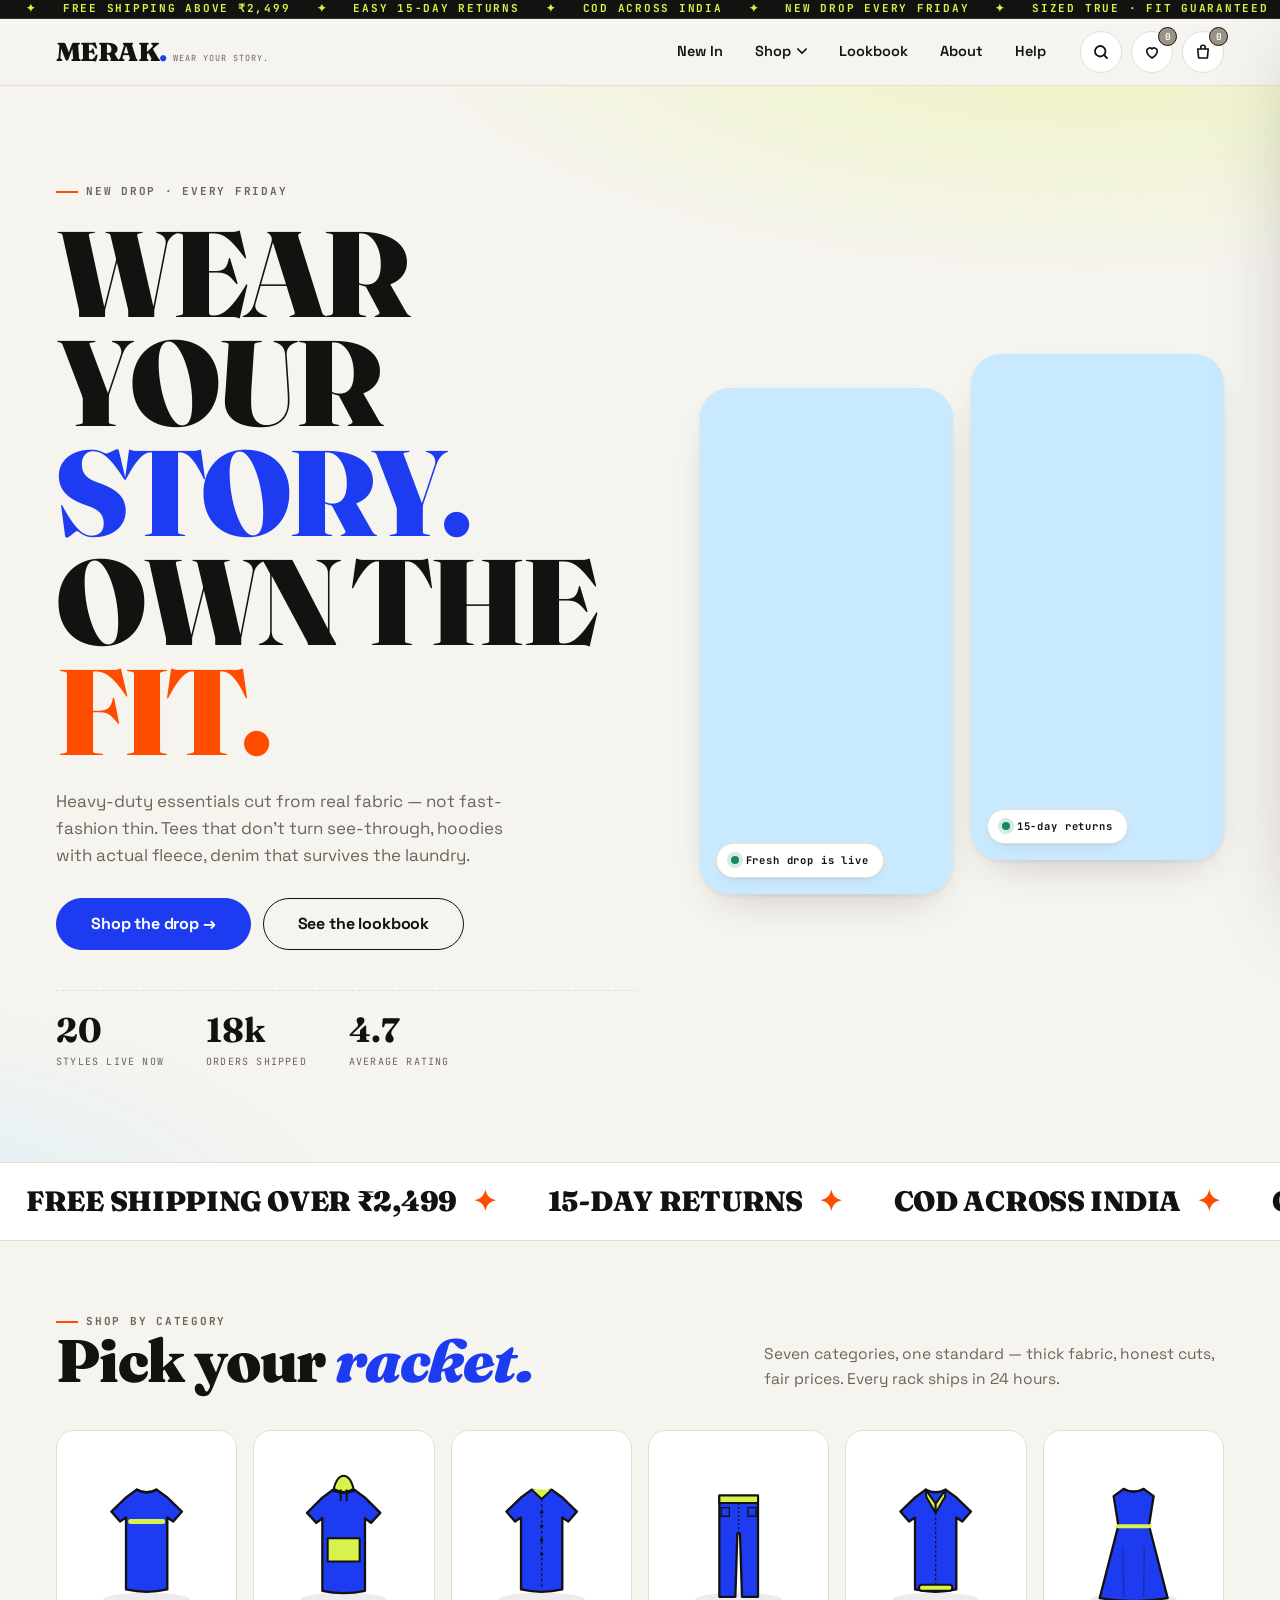
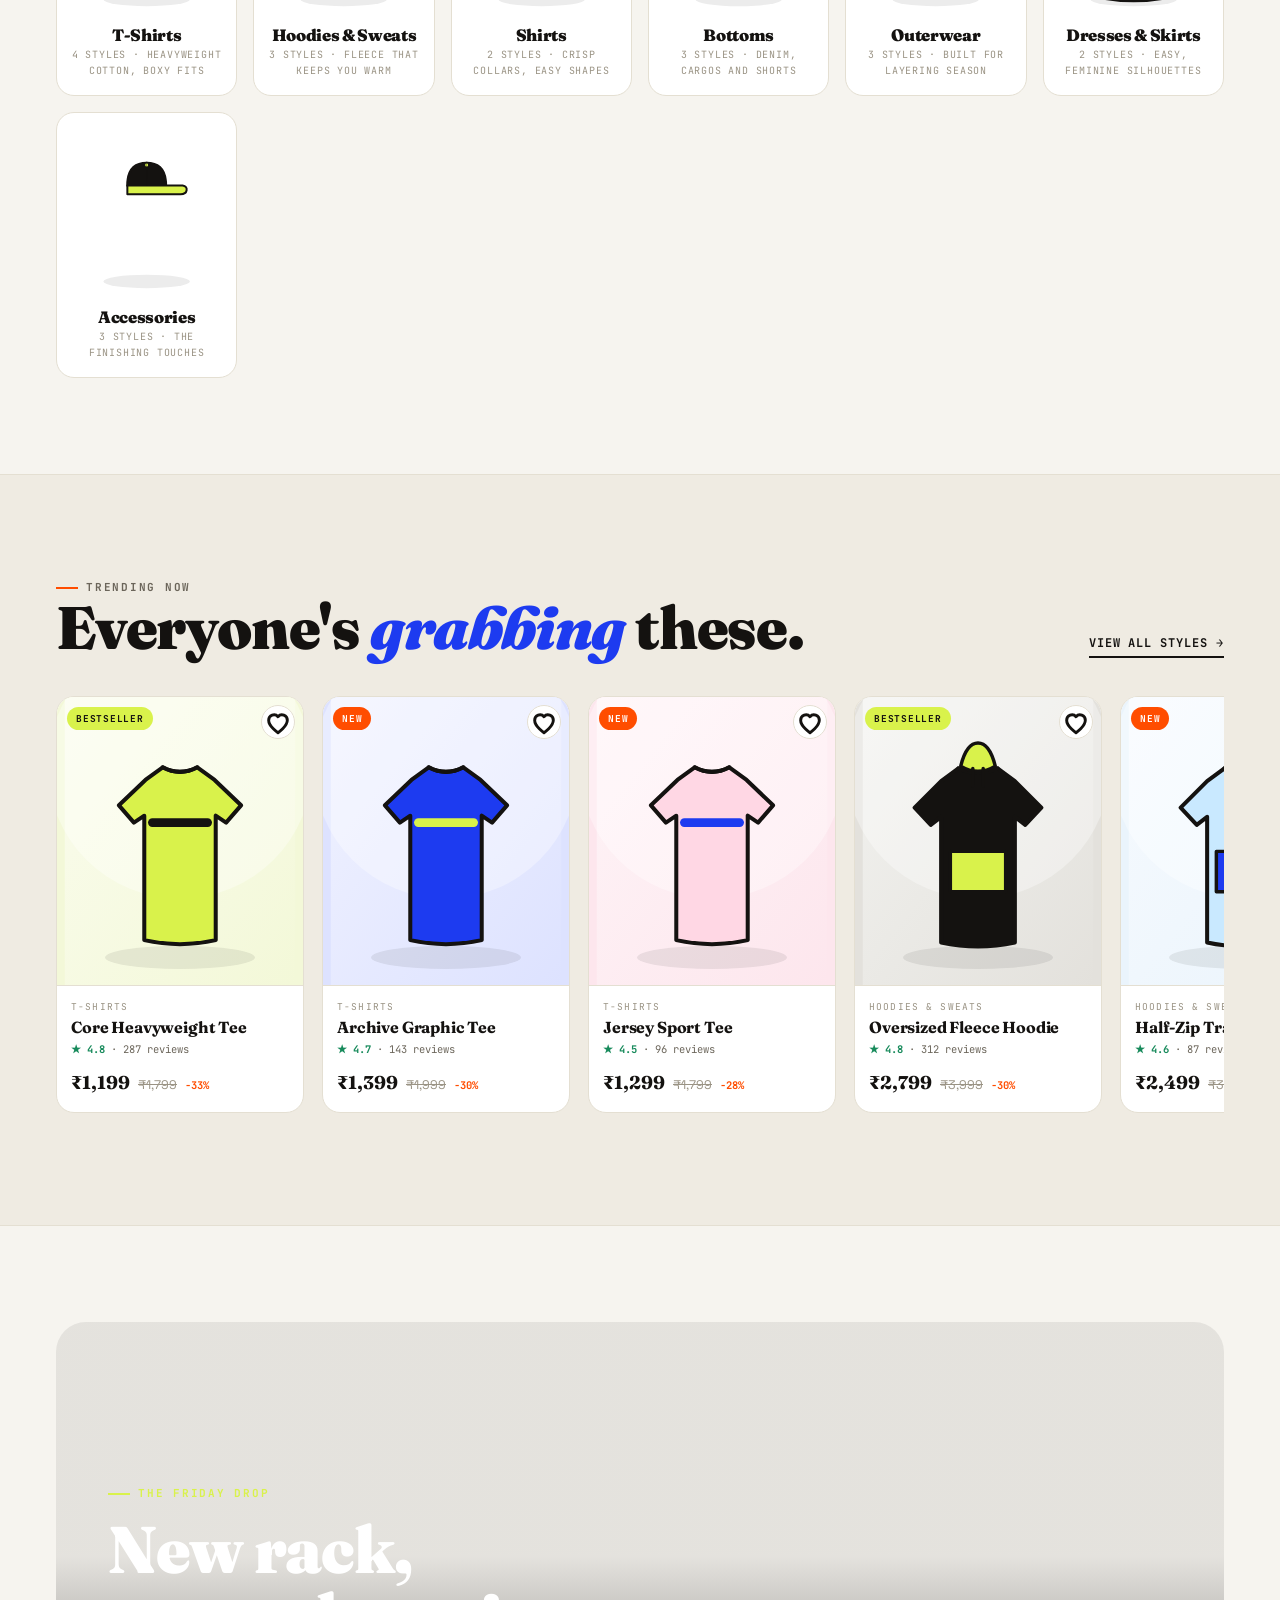
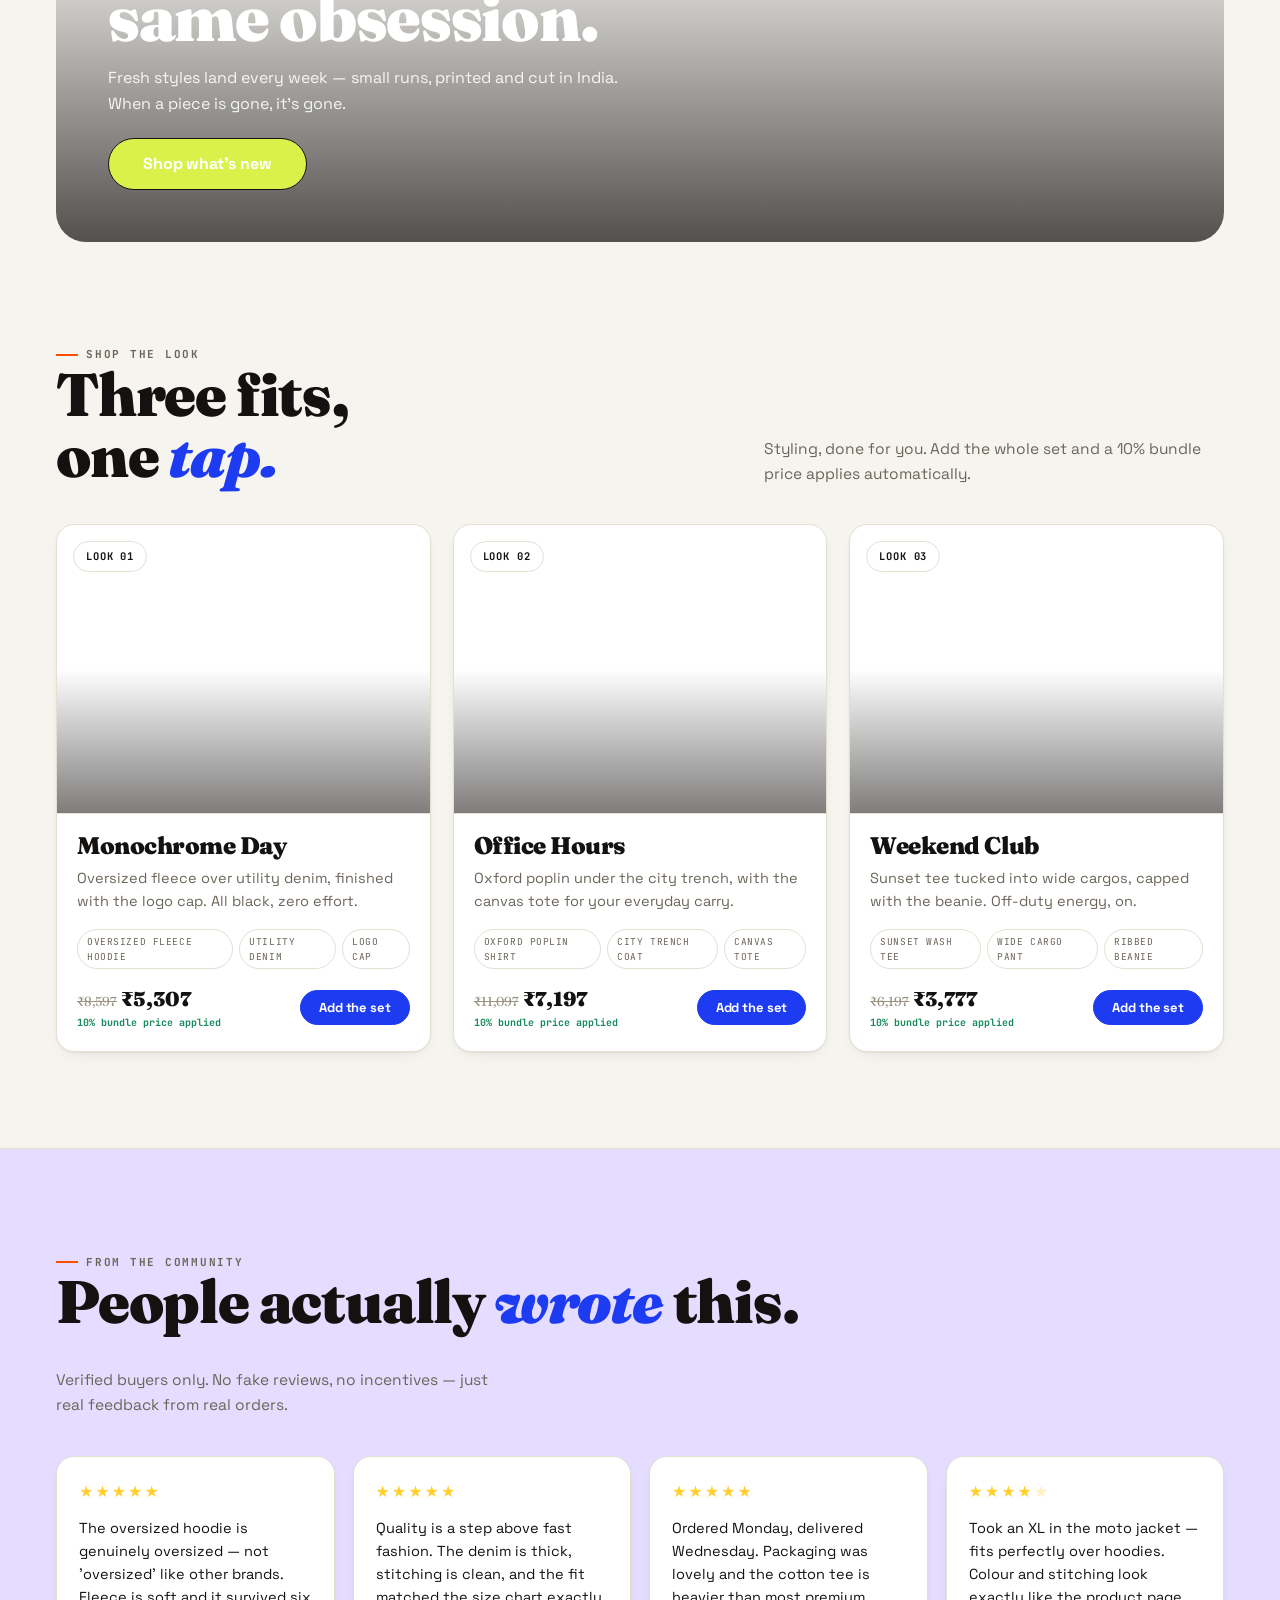
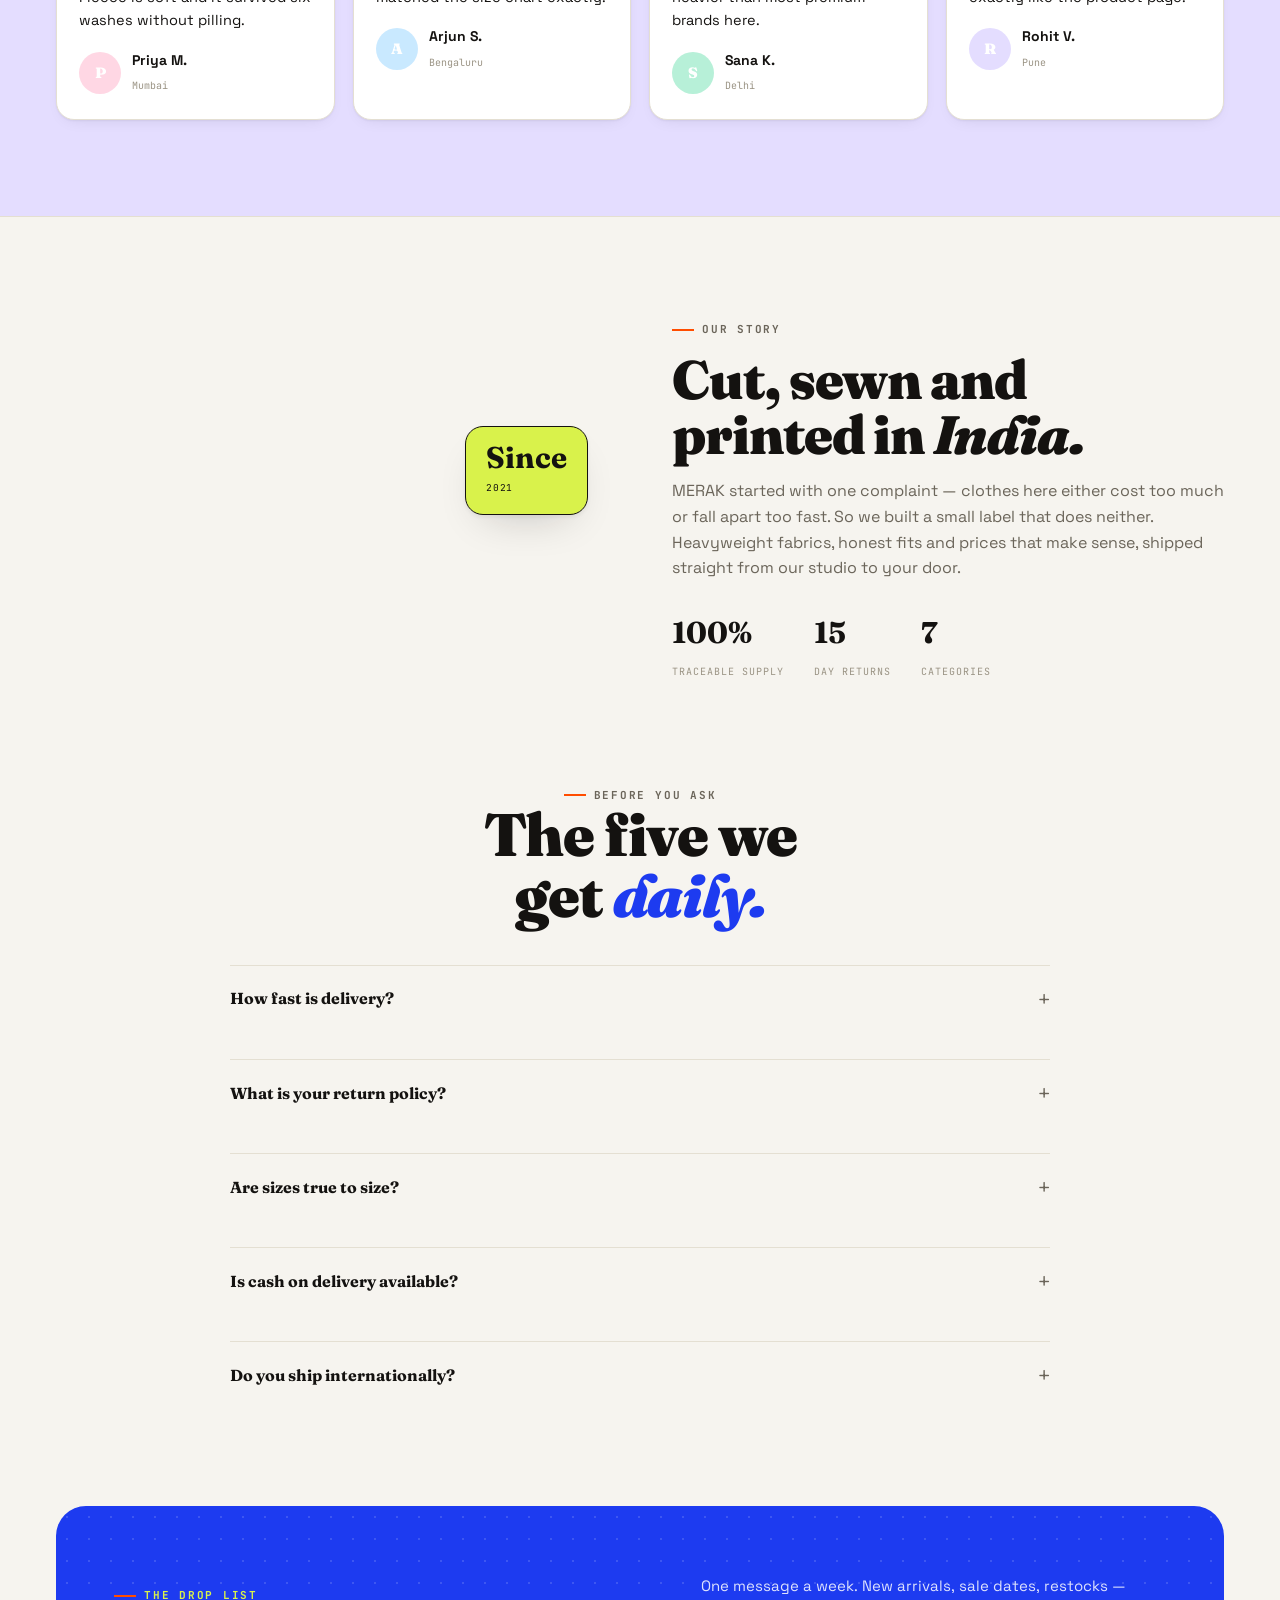
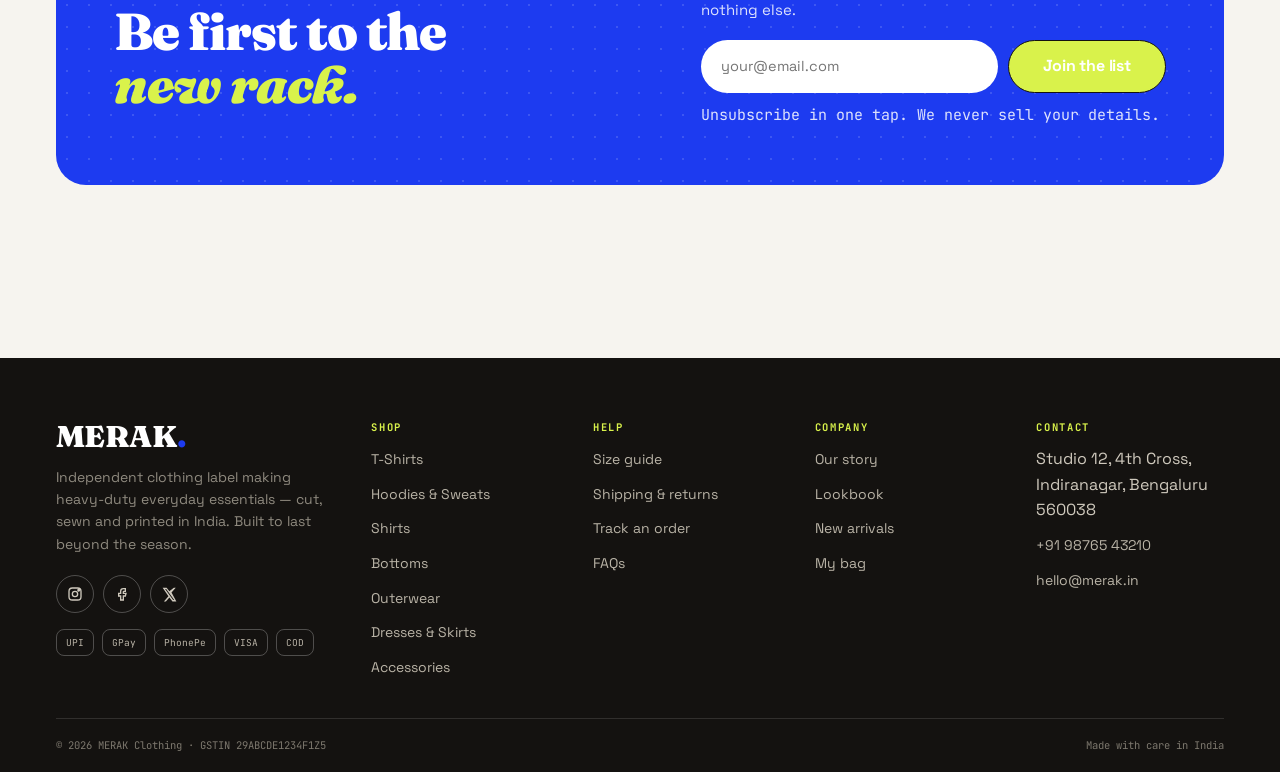
==== index.html @ 8be433d1 "daa" ====
<!DOCTYPE html>
<html lang="en">
<head>
<meta charset="UTF-8" />
<meta name="viewport" content="width=device-width, initial-scale=1.0" />
<title>MERAK — Wear your story | Modern Clothing Store</title>
<meta name="description" content="MERAK is a modern clothing label making heavy-duty everyday essentials. T-shirts, hoodies, denim, outerwear and more — cut, sewn and printed in India." />
<link rel="preconnect" href="https://fonts.googleapis.com">
<link rel="preconnect" href="https://fonts.gstatic.com" crossorigin>
<link href="https://fonts.googleapis.com/css2?family=Fraunces:opsz,wght@9..144,400;9..144,600;9..144,700;9..144,900&family=Space+Grotesk:wght@400;500;600;700&family=JetBrains+Mono:wght@400;700&display=swap" rel="stylesheet">
<link rel="stylesheet" href="css/styles.css" />
</head>
<body data-page="home">

<div id="siteHeader"></div>

<main>
  <!-- ============ HERO ============ -->
  <section class="hero">
    <div class="wrap hero__in">
      <div class="rv in">
        <span class="eyebrow">New drop · every Friday</span>
        <h1 style="margin-top:18px">Wear your<br><span class="accent">story.</span><br>Own the <span class="pop">fit.</span></h1>
        <p class="hero__sub">Heavy-duty essentials cut from real fabric — not fast-fashion thin. Tees that don't turn see-through, hoodies with actual fleece, denim that survives the laundry.</p>
        <div class="hero__cta">
          <a class="btn btn--accent btn--lg" href="shop.html">Shop the drop →</a>
          <a class="btn btn--ghost btn--lg" href="lookbook.html">See the lookbook</a>
        </div>
        <div class="hero__meta">
          <div><b data-stat="products">0</b><span>Styles live now</span></div>
          <div><b data-stat="orders">0</b><span>Orders shipped</span></div>
          <div><b data-stat="rating">0</b><span>Average rating</span></div>
        </div>
      </div>
      <div class="hero__col">
        <div class="hero__media a">
          <img src="https://images.unsplash.com/photo-1490481651871-ab68de25d43d?auto=format&fit=crop&w=800&q=80" alt="Editorial fashion look" loading="eager" onerror="this.style.display='none'">
          <div class="hero__tick"><i></i> Fresh drop is live</div>
        </div>
        <div class="hero__media b">
          <img src="https://images.unsplash.com/photo-1523381210434-271e8be1f52b?auto=format&fit=crop&w=800&q=80" alt="Folded t-shirts" loading="eager" onerror="this.style.display='none'">
          <div class="hero__tick"><i></i> 15-day returns</div>
        </div>
      </div>
    </div>
  </section>

  <!-- ============ STRIP ============ -->
  <div class="strip" aria-hidden="true">
    <div class="strip__track" id="stripTrack"></div>
  </div>

  <!-- ============ CATEGORIES ============ -->
  <section class="sec wrap" id="shop" style="padding-top:clamp(40px,5vw,64px)">
    <div class="head">
      <div>
        <span class="eyebrow">Shop by category</span>
        <h2>Pick your <em>racket.</em></h2>
      </div>
      <p>Seven categories, one standard — thick fabric, honest cuts, fair prices. Every rack ships in 24 hours.</p>
    </div>
    <div class="cats" id="homeCats"></div>
  </section>

  <!-- ============ TRENDING ============ -->
  <section class="sec" style="background:var(--paper-2);border-block:1px solid var(--line)">
    <div class="wrap">
      <div class="head">
        <div>
          <span class="eyebrow">Trending now</span>
          <h2>Everyone's <em>grabbing</em> these.</h2>
        </div>
        <a class="more" href="shop.html">View all styles →</a>
      </div>
      <div class="rail" id="homeTrend"></div>
    </div>
  </section>

  <!-- ============ EDITORIAL BANNER ============ -->
  <section class="sec wrap">
    <div class="banner rv">
      <div class="media"><img src="https://images.unsplash.com/photo-1445205170230-053b83016050?auto=format&fit=crop&w=1600&q=80" alt="Clothes rail" loading="lazy" onerror="this.style.display='none'"></div>
      <div class="banner__in">
        <span class="eyebrow">The Friday drop</span>
        <h2>New rack,<br>same obsession.</h2>
        <p>Fresh styles land every week — small runs, printed and cut in India. When a piece is gone, it's gone.</p>
        <a class="btn btn--lime btn--lg" href="shop.html?flag=new">Shop what's new</a>
      </div>
    </div>
  </section>

  <!-- ============ LOOKBOOK ============ -->
  <section class="sec wrap" id="looks" style="padding-top:0">
    <div class="head">
      <div>
        <span class="eyebrow">Shop the look</span>
        <h2>Three fits,<br>one <em>tap.</em></h2>
      </div>
      <p>Styling, done for you. Add the whole set and a 10% bundle price applies automatically.</p>
    </div>
    <div class="looks" id="homeLooks"></div>
  </section>

  <!-- ============ REVIEWS ============ -->
  <section class="sec" style="background:var(--lav);border-block:1px solid var(--line)">
    <div class="wrap">
      <div class="head">
        <div>
          <span class="eyebrow">From the community</span>
          <h2>People actually <em>wrote</em> this.</h2>
        </div>
        <p>Verified buyers only. No fake reviews, no incentives — just real feedback from real orders.</p>
      </div>
      <div class="revs" id="homeRevs"></div>
    </div>
  </section>

  <!-- ============ STORY ============ -->
  <section class="sec wrap" id="story">
    <div class="story">
      <div class="story__media rv">
        <div class="media"><img src="https://images.unsplash.com/photo-1529139574466-a303027c1d8b?auto=format&fit=crop&w=900&q=80" alt="Our studio" loading="lazy" onerror="this.style.display='none'"></div>
        <div class="story__chip"><b>Since</b><span>2021</span></div>
      </div>
      <div class="rv">
        <span class="eyebrow">Our story</span>
        <h2 style="font-size:clamp(34px,5vw,54px);margin-top:14px">Cut, sewn and<br>printed in <em>India.</em></h2>
        <p style="color:var(--ink-2);font-size:16px;margin-top:16px">MERAK started with one complaint — clothes here either cost too much or fall apart too fast. So we built a small label that does neither. Heavyweight fabrics, honest fits and prices that make sense, shipped straight from our studio to your door.</p>
        <div class="story__stats">
          <div><b>100%</b><span>Traceable supply</span></div>
          <div><b>15</b><span>Day returns</span></div>
          <div><b data-stat="cats">0</b><span>Categories</span></div>
        </div>
      </div>
    </div>
  </section>

  <!-- ============ FAQ ============ -->
  <section class="sec wrap" id="faq" style="padding-top:0">
    <div class="head" style="justify-content:center;text-align:center">
      <div><span class="eyebrow">Before you ask</span><h2>The five we<br>get <em>daily.</em></h2></div>
    </div>
    <div class="acc-wrap" style="max-width:820px;margin-inline:auto" id="homeFaq"></div>
  </section>

  <!-- ============ NEWSLETTER ============ -->
  <section class="sec wrap" style="padding-top:0">
    <div class="news rv">
      <div class="news__in">
        <div>
          <span class="eyebrow" style="color:var(--lime)">The drop list</span>
          <h2>Be first to the<br><em>new rack.</em></h2>
        </div>
        <div>
          <p>One message a week. New arrivals, sale dates, restocks — nothing else.</p>
          <form id="newsForm">
            <input type="email" id="newsEmail" placeholder="your@email.com" required aria-label="Email address">
            <button class="btn btn--lg" type="submit">Join the list</button>
          </form>
          <p class="news__note">Unsubscribe in one tap. We never sell your details.</p>
        </div>
      </div>
    </div>
  </section>
</main>

<div id="siteFooter"></div>

<script src="js/data.js"></script>
<script src="js/store.js"></script>
<script src="js/app.js"></script>
</body>
</html>
---- css/styles.css ----
/* ============ MERAK design tokens ============ */
:root{
  --paper:#F6F4EF;
  --paper-2:#EFEBE2;
  --card:#FFFFFF;
  --ink:#141210;
  --ink-2:#6B655A;
  --ink-3:#9A9384;
  --line:#E4DFD2;
  --line-2:#EFEBE1;
  --accent:#1D3BF0;
  --accent-soft:#E4E8FF;
  --pop:#FF4D00;
  --lime:#D9F24B;
  --mint:#B7F0D8;
  --rose:#FFD7E4;
  --sky:#C9E9FF;
  --lav:#E4DDFF;
  --gold:#FFD02F;
  --err:#D62A2A;
  --ok:#178A5B;

  --font-display:'Fraunces',Georgia,serif;
  --font-sans:'Space Grotesk',system-ui,sans-serif;
  --font-mono:'JetBrains Mono',ui-monospace,monospace;

  --r:18px;
  --r-lg:30px;
  --r-pill:999px;
  --shadow-sm:0 1px 2px rgba(20,18,16,.05),0 6px 18px -10px rgba(20,18,16,.14);
  --shadow-md:0 2px 4px rgba(20,18,16,.06),0 18px 44px -20px rgba(20,18,16,.24);
  --shadow-lg:0 30px 90px -30px rgba(20,18,16,.38);
  --pad:clamp(18px,4.5vw,56px);
  --wrap:1280px;
  --header-h:66px;
  --ease:cubic-bezier(.2,.7,.2,1);
}

*,*::before,*::after{box-sizing:border-box;margin:0;padding:0}
html{scroll-behavior:smooth;scroll-padding-top:120px}
body{
  font-family:var(--font-sans);
  background:var(--paper);
  color:var(--ink);
  -webkit-font-smoothing:antialiased;
  line-height:1.6;
  overflow-x:hidden;
}
body.locked{overflow:hidden}
img,svg{display:block;max-width:100%}
button,input,select,textarea{font:inherit;color:inherit}
button{cursor:pointer;background:none;border:none}
a{color:inherit;text-decoration:none}
ul,ol{list-style:none}
:focus-visible{outline:3px solid var(--accent);outline-offset:2px;border-radius:6px}

h1,h2,h3,h4{font-family:var(--font-display);font-weight:900;line-height:1.02;letter-spacing:-.02em}
::selection{background:var(--lime);color:var(--ink)}

/* ---------- utilities ---------- */
.wrap{max-width:var(--wrap);margin-inline:auto;padding-inline:var(--pad)}
.sec{padding-block:clamp(56px,7.5vw,104px)}
.eyebrow{
  font-family:var(--font-mono);font-size:11px;font-weight:700;
  letter-spacing:.16em;text-transform:uppercase;color:var(--ink-2);
  display:inline-flex;align-items:center;gap:8px;
}
.eyebrow::before{content:'';width:22px;height:2px;background:var(--pop)}
.mono{font-family:var(--font-mono)}
.display{font-family:var(--font-display)}

/* ---------- buttons ---------- */
.btn{
  display:inline-flex;align-items:center;justify-content:center;gap:9px;
  padding:14px 26px;border-radius:var(--r-pill);
  border:1.5px solid var(--ink);background:var(--card);
  font-weight:700;font-size:14.5px;letter-spacing:-.01em;line-height:1;
  transition:transform .15s var(--ease),background .15s,color .15s,border-color .15s,box-shadow .15s;
  white-space:nowrap;cursor:pointer;
}
.btn:hover{transform:translateY(-2px);box-shadow:var(--shadow-md)}
.btn:active{transform:translateY(0);box-shadow:none}
.btn--ink{background:var(--ink);color:#fff}
.btn--ink:hover{background:var(--accent);border-color:var(--accent)}
.btn--accent{background:var(--accent);color:#fff;border-color:var(--accent)}
.btn--accent:hover{background:#142dc4}
.btn--lime{background:var(--lime);border-color:var(--ink)}
.btn--ghost{background:transparent}
.btn--line{background:transparent;border-color:var(--line);color:var(--ink-2)}
.btn--sm{padding:10px 18px;font-size:13px}
.btn--lg{padding:17px 34px;font-size:16px}
.btn--full{width:100%}
.btn[disabled]{opacity:.45;pointer-events:none}

.iconbtn{
  width:42px;height:42px;border:1.5px solid var(--line);border-radius:50%;
  display:grid;place-items:center;background:var(--card);position:relative;
  transition:transform .15s var(--ease),background .15s,border-color .15s;
  color:var(--ink);flex:none;
}
.iconbtn:hover{transform:translateY(-2px);border-color:var(--ink);background:var(--lime)}
.iconbtn .cnt{
  position:absolute;top:-5px;right:-5px;min-width:19px;height:19px;
  background:var(--pop);color:#fff;border:1.5px solid var(--ink);border-radius:50%;
  font-family:var(--font-mono);font-size:9.5px;font-weight:700;
  display:grid;place-items:center;padding-inline:3px;
}
.iconbtn .cnt.zero{background:var(--ink-3)}

/* ---------- announce bar + marquee ---------- */
.announce{
  background:var(--ink);color:var(--lime);
  overflow:hidden;white-space:nowrap;
  font-family:var(--font-mono);font-size:11px;font-weight:700;
  letter-spacing:.16em;text-transform:uppercase;
  border-bottom:1px solid rgba(255,255,255,.12);
  position:relative;z-index:60;
}
.announce__track{display:inline-flex;animation:marquee 26s linear infinite}
.announce__track span{padding:9px 0 9px 0}
.announce__track i{font-style:normal;padding-inline:26px}
.announce__track b{color:#fff;font-weight:700}
@keyframes marquee{to{transform:translateX(-50%)}}

/* ---------- header ---------- */
.hdr{
  position:sticky;top:0;z-index:55;
  background:rgba(246,244,239,.88);
  backdrop-filter:blur(14px);
  -webkit-backdrop-filter:blur(14px);
  border-bottom:1px solid var(--line);
}
.hdr__in{
  height:var(--header-h);display:flex;align-items:center;gap:20px;
  max-width:var(--wrap);margin-inline:auto;padding-inline:var(--pad);
}
.logo{
  font-family:var(--font-display);font-weight:900;font-size:26px;
  letter-spacing:-.02em;display:flex;align-items:baseline;line-height:1;
}
.logo span{color:var(--accent)}
.logo small{font-family:var(--font-mono);font-size:8.5px;letter-spacing:.12em;margin-left:6px;color:var(--ink-2);font-weight:400}
.nav{display:flex;align-items:center;gap:4px;margin-left:auto}
.nav__item{position:relative}
.nav a,.nav__link{
  display:inline-flex;align-items:center;gap:6px;
  padding:9px 14px;border-radius:var(--r-pill);
  font-weight:600;font-size:14.5px;color:var(--ink);
  transition:background .15s,color .15s;
}
.nav a:hover,.nav__link:hover{background:var(--ink);color:#fff}
.nav__link svg{transition:transform .2s}
.nav__item:hover .nav__link svg,.nav__item:focus-within .nav__link svg{transform:rotate(180deg)}
.tools{display:flex;align-items:center;gap:9px}
.burger{display:none}
@media(max-width:1000px){
  .nav{display:none}
  .burger{display:grid}
}
@media(max-width:560px){
  .logo small{display:none}
  .iconbtn{width:38px;height:38px}
  .tools{gap:6px}
}

/* mega menu */
.mega{
  position:absolute;top:calc(100% + 8px);left:50%;transform:translateX(-50%) translateY(10px);
  width:min(680px,92vw);background:var(--card);
  border:1px solid var(--line);border-radius:var(--r);
  box-shadow:var(--shadow-lg);padding:22px;
  opacity:0;pointer-events:none;visibility:hidden;
  transition:opacity .2s var(--ease),transform .2s var(--ease),visibility .2s;
}
.nav__item:hover .mega,.nav__item:focus-within .mega{opacity:1;pointer-events:auto;visibility:visible;transform:translateX(-50%) translateY(0)}
.mega__grid{display:grid;grid-template-columns:1.2fr 1fr;gap:22px}
.mega__cat h4{font-family:var(--font-mono);font-size:10.5px;letter-spacing:.14em;text-transform:uppercase;margin-bottom:10px;color:var(--ink-2)}
.mega__cat a{display:flex;justify-content:space-between;align-items:center;padding:8px 0;border-bottom:1px dashed var(--line-2);font-weight:600;font-size:14.5px}
.mega__cat a:hover{color:var(--accent)}
.mega__cat a i{font-style:normal;font-family:var(--font-mono);font-size:10.5px;color:var(--ink-3)}
.mega__spot{
  border-radius:var(--r);overflow:hidden;position:relative;
  background:var(--sky);display:flex;align-items:flex-end;padding:20px;
}
.mega__spot .media{position:absolute;inset:0}
.mega__spot .media img{width:100%;height:100%;object-fit:cover}
.mega__spot .meat{position:relative;z-index:1;background:rgba(246,244,239,.9);border:1px solid var(--line);border-radius:14px;padding:14px 16px;backdrop-filter:blur(6px)}
.mega__spot .meat b{font-family:var(--font-display);font-size:19px;display:block;line-height:1.1}
.mega__spot .meat small{font-family:var(--font-mono);font-size:10px;color:var(--ink-2);display:block;margin:5px 0 10px}

/* mobile menu */
.mmenu{
  position:fixed;inset:0;z-index:88;background:var(--ink);color:#fff;
  display:flex;flex-direction:column;justify-content:center;gap:4px;padding:var(--pad);
  transform:translateY(-100%);transition:transform .45s cubic-bezier(.7,0,.2,1);visibility:hidden;
}
.mmenu.open{transform:none;visibility:visible}
.mmenu a{font-family:var(--font-display);font-size:clamp(34px,10vw,60px);font-weight:900;letter-spacing:-.03em;padding:6px 0}
.mmenu a:hover{color:var(--lime)}
.mmenu .close{position:absolute;top:20px;right:20px;color:#fff;font-size:38px;line-height:1;font-weight:300}
.mmenu__meta{display:flex;gap:14px;margin-top:30px;flex-wrap:wrap}
.mmenu__meta a{font-family:var(--font-mono);font-size:12px;letter-spacing:.1em;text-transform:uppercase;border:1px solid rgba(255,255,255,.3);border-radius:999px;padding:8px 16px;font-weight:700}

/* ---------- section heads ---------- */
.head{display:flex;align-items:flex-end;justify-content:space-between;gap:24px;flex-wrap:wrap;margin-bottom:38px}
.head h2{font-size:clamp(34px,5.5vw,60px)}
.head h2 em{font-style:italic;color:var(--accent)}
.head p{max-width:46ch;margin-top:12px;color:var(--ink-2);font-size:15.5px}
.head .more{font-family:var(--font-mono);font-size:12px;font-weight:700;letter-spacing:.08em;text-transform:uppercase;border-bottom:2px solid var(--ink);padding-bottom:3px}
.head .more:hover{color:var(--accent);border-color:var(--accent)}
.more{font-family:var(--font-mono);font-size:12px;font-weight:700;letter-spacing:.08em;text-transform:uppercase;border-bottom:2px solid var(--ink);padding-bottom:3px}
.more:hover{color:var(--accent);border-color:var(--accent)}

/* ---------- hero ---------- */
.hero{
  position:relative;overflow:hidden;
  background:
    radial-gradient(1200px 500px at 85% -10%, rgba(217,242,75,.35), transparent 60%),
    radial-gradient(900px 500px at -10% 110%, rgba(201,233,255,.6), transparent 55%),
    var(--paper);
}
.hero__in{
  display:grid;grid-template-columns:1.05fr .95fr;gap:clamp(28px,5vw,64px);
  align-items:center;padding-block:clamp(48px,7vw,92px);
}
@media(max-width:900px){.hero__in{grid-template-columns:1fr}}
.hero h1{
  font-size:clamp(54px,9.5vw,124px);line-height:.9;letter-spacing:-.035em;
  text-transform:uppercase;
}
.hero h1 .lime{color:var(--lime);-webkit-text-stroke:2px var(--ink);}
.hero h1 .accent{color:var(--accent)}
.hero h1 .pop{color:var(--pop)}
.hero__sub{max-width:44ch;margin-top:22px;font-size:clamp(15px,1.8vw,17px);color:var(--ink-2)}
.hero__cta{display:flex;gap:12px;flex-wrap:wrap;margin-top:28px}
.hero__meta{display:flex;gap:clamp(18px,3.5vw,42px);margin-top:40px;padding-top:22px;border-top:1px dashed var(--line)}
.hero__meta div b{display:block;font-family:var(--font-display);font-size:clamp(24px,3vw,34px);line-height:1}
.hero__meta div span{font-family:var(--font-mono);font-size:10px;letter-spacing:.12em;text-transform:uppercase;color:var(--ink-2)}

.hero__col{position:relative;min-height:min(560px,68vh);display:grid;grid-template-columns:1fr 1fr;gap:18px;padding-block:10px}
.hero__media{border-radius:var(--r-lg);overflow:hidden;position:relative;box-shadow:var(--shadow-md);background:var(--sky)}
.hero__media img{width:100%;height:100%;object-fit:cover}
.hero__media.a{margin-top:34px}
.hero__media.b{margin-bottom:34px}
.hero__media.c{grid-column:1/-1;height:220px;margin-top:-6px}
.hero__tick{
  position:absolute;bottom:16px;left:16px;background:var(--card);
  border:1px solid var(--line);border-radius:999px;padding:8px 14px;
  font-family:var(--font-mono);font-size:10.5px;font-weight:700;letter-spacing:.08em;
  box-shadow:var(--shadow-sm);display:flex;align-items:center;gap:7px;z-index:2;
}
.hero__tick i{width:8px;height:8px;border-radius:50%;background:var(--ok);box-shadow:0 0 0 4px rgba(23,138,91,.18)}
@media(max-width:700px){
  .hero__col{min-height:0}
  .hero__media.a{margin-top:0}
  .hero__media.b{margin-bottom:0}
  .hero__media.c{display:none}
}

/* marquee strip */
.strip{
  border-block:1px solid var(--line);background:var(--card);
  overflow:hidden;white-space:nowrap;padding-block:16px;
}
.strip__track{display:inline-flex;animation:marquee 30s linear infinite}
.strip__track span{
  display:inline-flex;align-items:center;gap:16px;padding-inline:26px;
  font-family:var(--font-display);font-size:clamp(18px,2.4vw,28px);font-weight:900;
  letter-spacing:-.01em;
}
.strip__track i{font-style:normal;color:var(--pop)}

/* ---------- category grid ---------- */
.cats{display:grid;grid-template-columns:repeat(auto-fit,minmax(160px,1fr));gap:16px}
.cat{
  border:1px solid var(--line);border-radius:var(--r);background:var(--card);
  padding:18px 14px 16px;text-align:center;position:relative;overflow:hidden;
  transition:transform .18s var(--ease),box-shadow .18s;
}
.cat:hover{transform:translateY(-4px);box-shadow:var(--shadow-md)}
.cat .media{width:100%;aspect-ratio:4/4.4;border-radius:12px;overflow:hidden;margin-bottom:12px}
.cat .media svg{width:100%;height:100%}
.cat h3{font-size:16.5px}
.cat p{font-family:var(--font-mono);font-size:10px;letter-spacing:.08em;text-transform:uppercase;color:var(--ink-3);margin-top:3px}

/* ---------- product card ---------- */
.grid{display:grid;grid-template-columns:repeat(auto-fill,minmax(238px,1fr));gap:22px}
@media(max-width:520px){.grid{grid-template-columns:repeat(2,1fr);gap:12px}}
.pcard{
  border:1px solid var(--line);border-radius:var(--r);background:var(--card);
  overflow:hidden;display:flex;flex-direction:column;position:relative;
  transition:transform .18s var(--ease),box-shadow .18s;
}
.pcard:hover{transform:translateY(-4px);box-shadow:var(--shadow-md)}
.pcard__art{
  position:relative;display:block;aspect-ratio:4/4.7;overflow:hidden;
  border-bottom:1px solid var(--line);
}
.pcard__art svg{width:100%;height:100%;transition:transform .5s var(--ease)}
.pcard:hover .pcard__art svg{transform:scale(1.05)}
.pcard__badge{
  position:absolute;top:10px;left:10px;background:var(--ink);color:#fff;
  font-family:var(--font-mono);font-size:9.5px;font-weight:700;letter-spacing:.08em;
  text-transform:uppercase;padding:4px 9px;border-radius:999px;z-index:2;
}
.pcard__badge.pop{background:var(--pop)}
.pcard__badge.lime{background:var(--lime);color:var(--ink)}
.pcard__wish{
  position:absolute;top:8px;right:8px;width:34px;height:34px;border-radius:50%;
  background:var(--card);border:1.5px solid var(--line);display:grid;place-items:center;z-index:3;
  transition:.15s;
}
.pcard__wish:hover{border-color:var(--pop)}
.pcard__wish.on{background:var(--pop);border-color:var(--pop)}
.pcard__wish.on svg{fill:#fff;stroke:#fff}
.pcard__wish svg{transition:transform .2s}
.pcard__wish:hover svg{transform:scale(1.15)}
.pcard__quick{
  position:absolute;left:10px;right:10px;bottom:10px;z-index:2;
  opacity:0;transform:translateY(10px);transition:.2s var(--ease);
}
.pcard:hover .pcard__quick,.pcard:focus-within .pcard__quick{opacity:1;transform:none}
@media(hover:none){.pcard__quick{opacity:1;transform:none}}
.pcard__bd{padding:13px 14px 15px;display:flex;flex-direction:column;gap:4px;flex:1}
.pcard__cat{font-family:var(--font-mono);font-size:9.5px;letter-spacing:.12em;text-transform:uppercase;color:var(--ink-3)}
.pcard__name{font-family:var(--font-display);font-size:16px;font-weight:700;letter-spacing:-.01em;line-height:1.15}
.pcard__name:hover{color:var(--accent)}
.pcard__rate{font-family:var(--font-mono);font-size:10.5px;color:var(--ink-2)}
.pcard__rate b{color:var(--ok)}
.pcard__price{display:flex;align-items:baseline;gap:8px;margin-top:auto;padding-top:6px}
.pcard__price b{font-family:var(--font-display);font-size:18.5px}
.pcard__price s{font-size:12.5px;color:var(--ink-3)}
.pcard__price em{font-style:normal;font-family:var(--font-mono);font-size:10.5px;color:var(--pop);font-weight:700}

/* rails */
.rail{display:flex;gap:18px;overflow-x:auto;padding-bottom:16px;scroll-snap-type:x mandatory;scrollbar-width:thin}
.rail::-webkit-scrollbar{height:8px}
.rail::-webkit-scrollbar-thumb{background:var(--ink-3);border-radius:999px}
.rail::-webkit-scrollbar-track{background:var(--line-2);border-radius:999px}
.rail>*{flex:0 0 248px;scroll-snap-align:start}
@media(max-width:520px){.rail>*{flex:0 0 72%}}

.empty{
  grid-column:1/-1;text-align:center;padding:70px 20px;
  border:2px dashed var(--line);border-radius:var(--r);background:var(--card);
}
.empty h3{font-size:28px;margin-bottom:8px}
.empty p{color:var(--ink-2);font-size:14.5px;max-width:40ch;margin:0 auto}

/* ---------- editorial banner ---------- */
.banner{
  position:relative;border-radius:var(--r-lg);overflow:hidden;
  min-height:min(520px,70vh);display:flex;align-items:flex-end;
}
.banner .media{position:absolute;inset:0}
.banner .media img{width:100%;height:100%;object-fit:cover}
.banner .media::after{content:'';position:absolute;inset:0;background:linear-gradient(to top,rgba(20,18,16,.72),rgba(20,18,16,.08) 55%)}
.banner__in{position:relative;z-index:1;color:#fff;padding:clamp(24px,5vw,52px);max-width:620px}
.banner__in .eyebrow{color:var(--lime)}
.banner__in .eyebrow::before{background:var(--lime)}
.banner__in h2{font-size:clamp(34px,6vw,66px);color:#fff;margin:14px 0}
.banner__in p{font-size:16px;opacity:.9;margin-bottom:22px}
.banner__in .btn--lime:hover{background:var(--gold)}

/* ---------- lookbook ---------- */
.looks{display:grid;grid-template-columns:repeat(auto-fit,minmax(280px,1fr));gap:22px}
.look{border:1px solid var(--line);border-radius:var(--r);overflow:hidden;background:var(--card);box-shadow:var(--shadow-sm)}
.look__top{position:relative;aspect-ratio:4/3.1;border-bottom:1px solid var(--line);overflow:hidden}
.look__top .media{position:absolute;inset:0}
.look__top .media img{width:100%;height:100%;object-fit:cover}
.look__top .media::after{content:'';position:absolute;inset:0;background:linear-gradient(to top,rgba(20,18,16,.55),transparent 50%)}
.look__no{
  position:absolute;top:16px;left:16px;background:var(--card);border:1px solid var(--line);
  border-radius:999px;font-family:var(--font-mono);font-size:10.5px;font-weight:700;
  letter-spacing:.08em;padding:6px 12px;z-index:2;
}
.look__bd{padding:20px}
.look__bd h3{font-size:24px}
.look__bd p{font-size:14.5px;color:var(--ink-2);margin:8px 0 16px}
.look__row{display:flex;align-items:center;justify-content:space-between;gap:12px;flex-wrap:wrap}
.look__price{font-family:var(--font-display);font-size:20px;font-weight:900}
.look__price s{font-size:13px;color:var(--ink-3);font-weight:400}
.look__price small{display:block;font-family:var(--font-mono);font-size:10px;color:var(--ok);font-weight:700}
.look__items{display:flex;gap:6px;margin-bottom:14px}
.look__items span{
  font-family:var(--font-mono);font-size:9.5px;text-transform:uppercase;letter-spacing:.06em;
  border:1px solid var(--line);border-radius:999px;padding:4px 9px;color:var(--ink-2);
}

/* ---------- reviews ---------- */
.revs{display:grid;grid-template-columns:repeat(auto-fit,minmax(250px,1fr));gap:18px}
.rev{
  border:1px solid var(--line);border-radius:var(--r);padding:22px;
  background:var(--card);box-shadow:var(--shadow-sm);
}
.rev__stars{color:var(--gold);font-size:16px;letter-spacing:2px}
.rev p{margin:12px 0 16px;font-size:14.5px;color:var(--ink)}
.rev__who{display:flex;align-items:center;gap:11px}
.rev__av{
  width:42px;height:42px;border-radius:50%;display:grid;place-items:center;
  font-family:var(--font-display);font-weight:900;font-size:15px;color:#fff;
}
.rev__who b{display:block;font-size:14px}
.rev__who span{font-family:var(--font-mono);font-size:10px;color:var(--ink-3)}
.verified{display:inline-flex;align-items:center;gap:4px;font-family:var(--font-mono);font-size:9.5px;color:var(--ok);text-transform:uppercase;letter-spacing:.05em}

/* ---------- story ---------- */
.story{display:grid;grid-template-columns:1fr 1fr;gap:clamp(30px,5vw,70px);align-items:center}
@media(max-width:860px){.story{grid-template-columns:1fr}}
.story__media{position:relative}
.story__media .media{border-radius:var(--r-lg);overflow:hidden;box-shadow:var(--shadow-md);background:var(--rose)}
.story__media .media img{width:100%;height:100%;object-fit:cover;aspect-ratio:4/4.6}
.story__chip{
  position:absolute;bottom:-18px;right:20px;background:var(--lime);border:1px solid var(--ink);
  border-radius:var(--r);padding:16px 20px;box-shadow:var(--shadow-md);
}
.story__chip b{font-family:var(--font-display);font-size:30px;line-height:1;display:block}
.story__chip span{font-family:var(--font-mono);font-size:9.5px;text-transform:uppercase;letter-spacing:.08em}
.story__stats{display:flex;gap:30px;flex-wrap:wrap;margin-top:28px}
.story__stats div b{font-family:var(--font-display);font-size:30px;display:block}
.story__stats div span{font-family:var(--font-mono);font-size:10px;text-transform:uppercase;letter-spacing:.1em;color:var(--ink-3)}

/* ---------- newsletter ---------- */
.news{
  background:var(--accent);color:#fff;border-radius:var(--r-lg);
  padding:clamp(34px,5vw,58px);position:relative;overflow:hidden;
}
.news::before{
  content:'';position:absolute;inset:0;
  background-image:radial-gradient(rgba(255,255,255,.14) 1.5px,transparent 1.5px);
  background-size:22px 22px;
}
.news__in{position:relative;display:grid;grid-template-columns:1.2fr 1fr;gap:30px;align-items:center}
@media(max-width:820px){.news__in{grid-template-columns:1fr}}
.news h2{color:#fff;font-size:clamp(30px,4.6vw,52px)}
.news h2 em{color:var(--lime);font-style:italic}
.news p{opacity:.85;margin-top:10px;font-size:15px}
.news form{display:flex;gap:10px;flex-wrap:wrap;margin-top:18px}
.news input{
  flex:1;min-width:200px;border:none;border-radius:var(--r-pill);
  padding:15px 20px;font-size:14.5px;outline:none;background:#fff;
}
.news form .btn{background:var(--lime);border-color:var(--ink)}
.news form .btn:hover{background:var(--gold)}
.news__note{font-family:var(--font-mono);font-size:10.5px;margin-top:12px;opacity:.7}

/* ---------- footer ---------- */
.ftr{background:var(--ink);color:#cfc9bd;margin-top:clamp(40px,6vw,80px)}
.ftr__grid{display:grid;grid-template-columns:1.5fr repeat(4,1fr);gap:34px;padding-block:clamp(44px,6vw,64px) 30px}
@media(max-width:980px){.ftr__grid{grid-template-columns:1fr 1fr}}
@media(max-width:560px){.ftr__grid{grid-template-columns:1fr}}
.ftr .logo{color:#fff;font-size:30px}
.ftr p{font-size:14px;margin-top:14px;max-width:36ch;color:#8f8a7f}
.ftr h4{font-family:var(--font-mono);font-size:10.5px;letter-spacing:.16em;text-transform:uppercase;color:var(--lime);margin-bottom:14px;font-weight:700}
.ftr ul li{margin-bottom:9px}
.ftr ul li a{font-size:14px;color:#b9b3a6;transition:color .12s,padding-left .12s}
.ftr ul li a:hover{color:#fff;padding-left:4px}
.ftr__socials{display:flex;gap:9px;margin-top:20px}
.ftr__socials a{width:38px;height:38px;border:1px solid rgba(255,255,255,.25);border-radius:50%;display:grid;place-items:center;transition:.15s}
.ftr__socials a:hover{background:var(--lime);border-color:var(--lime);color:var(--ink)}
.ftr__pay{display:flex;gap:8px;flex-wrap:wrap;margin-top:16px}
.ftr__pay span{font-family:var(--font-mono);font-size:9.5px;border:1px solid rgba(255,255,255,.25);border-radius:8px;padding:5px 9px;color:#b9b3a6}
.ftr__bot{
  border-top:1px solid rgba(255,255,255,.12);padding-block:18px;
  display:flex;justify-content:space-between;gap:14px;flex-wrap:wrap;
  font-family:var(--font-mono);font-size:10.5px;color:#7d786e;
}

/* ---------- page hero (shop/product/lookbook) ---------- */
.pagehero{background:var(--paper);border-bottom:1px solid var(--line);padding-block:clamp(34px,5vw,60px)}
.pagehero h1{font-size:clamp(40px,7vw,76px);text-transform:uppercase}
.pagehero h1 em{font-style:italic;color:var(--accent)}
.crumbs{display:flex;gap:8px;align-items:center;flex-wrap:wrap;font-family:var(--font-mono);font-size:11px;letter-spacing:.06em;text-transform:uppercase;margin-bottom:14px;color:var(--ink-3)}
.crumbs a:hover{color:var(--accent)}
.crumbs b{color:var(--ink)}

/* ---------- shop ---------- */
.shop{display:grid;grid-template-columns:255px 1fr;gap:34px;align-items:start}
@media(max-width:920px){.shop{grid-template-columns:1fr}}
.filters{
  border:1px solid var(--line);border-radius:var(--r);background:var(--card);
  position:sticky;top:calc(var(--header-h) + 16px);max-height:calc(100vh - var(--header-h) - 32px);
  overflow-y:auto;box-shadow:var(--shadow-sm);
}
@media(max-width:920px){.filters{display:none;position:static;max-height:none}.filters.open{display:block;margin-bottom:18px}}
.filters__hd{padding:16px 18px;border-bottom:1px solid var(--line);display:flex;justify-content:space-between;align-items:center}
.filters__hd h3{font-family:var(--font-display);font-size:18px}
.filters__hd button{font-family:var(--font-mono);font-size:11px;text-decoration:underline;color:var(--ink-3)}
.fgroup{padding:16px 18px;border-bottom:1px dashed var(--line-2)}
.fgroup:last-child{border-bottom:none}
.fgroup>h4{font-family:var(--font-mono);font-size:10px;letter-spacing:.14em;text-transform:uppercase;margin-bottom:12px;font-weight:700;color:var(--ink-2)}
.check{display:flex;align-items:center;gap:10px;padding:5px 0;cursor:pointer;font-size:14px;font-weight:500}
.check input{appearance:none;width:18px;height:18px;border:2px solid var(--ink);border-radius:6px;flex:none;display:grid;place-items:center;transition:background .12s}
.check input:checked{background:var(--accent);border-color:var(--accent)}
.check input:checked::after{content:'✓';color:#fff;font-size:11px;font-weight:900}
.check span.n{margin-left:auto;font-family:var(--font-mono);font-size:10.5px;color:var(--ink-3)}
.chips{display:flex;flex-wrap:wrap;gap:7px}
.chip{
  border:1.5px solid var(--line);border-radius:999px;padding:6px 13px;
  font-family:var(--font-mono);font-size:11.5px;font-weight:700;background:var(--card);transition:.12s;
}
.chip:hover{border-color:var(--ink)}
.chip.on{background:var(--ink);color:#fff;border-color:var(--ink)}
.dots{display:flex;flex-wrap:wrap;gap:10px}
.dot{width:28px;height:28px;border-radius:50%;border:2px solid var(--line);transition:.12s;position:relative;box-shadow:inset 0 0 0 1px rgba(0,0,0,.06)}
.dot:hover{transform:scale(1.12)}
.dot.on::after{content:'';position:absolute;inset:-6px;border:2px solid var(--ink);border-radius:50%}
.range{width:100%;accent-color:var(--accent);margin-top:6px}
.rangeout{font-family:var(--font-mono);font-weight:700;font-size:12px}

.toolbar{display:flex;gap:12px;flex-wrap:wrap;align-items:center;margin-bottom:22px}
.search{
  flex:1;min-width:210px;display:flex;align-items:center;gap:9px;
  border:1.5px solid var(--line);border-radius:var(--r-pill);background:var(--card);padding:11px 18px;
}
.search input{border:none;outline:none;background:none;width:100%;font-size:14.5px}
.search:focus-within{border-color:var(--ink)}
.sel{
  border:1.5px solid var(--line);border-radius:var(--r-pill);background:var(--card);padding:11px 16px;
  font-weight:600;font-size:13.5px;appearance:none;padding-right:36px;
  background-image:url("data:image/svg+xml,%3Csvg xmlns='http://www.w3.org/2000/svg' width='11' height='7' viewBox='0 0 12 8'%3E%3Cpath d='M1 1l5 5 5-5' stroke='%23141210' stroke-width='2' fill='none' stroke-linecap='round'/%3E%3C/svg%3E");
  background-repeat:no-repeat;background-position:right 14px center;
}
.fbtn{display:none}
@media(max-width:920px){.fbtn{display:inline-flex}}
.countline{font-family:var(--font-mono);font-size:11px;letter-spacing:.1em;text-transform:uppercase;color:var(--ink-3);margin-bottom:14px}
.activefilters{display:flex;gap:8px;flex-wrap:wrap;margin-bottom:16px}
.af-chip{
  display:inline-flex;align-items:center;gap:7px;background:var(--accent-soft);color:var(--accent);
  border-radius:999px;padding:5px 12px;font-size:12.5px;font-weight:600;
}
.af-chip button{font-size:14px;line-height:1;color:var(--accent)}

/* ---------- product page ---------- */
.pwrap{display:grid;grid-template-columns:1.05fr .95fr;gap:clamp(28px,5vw,70px);align-items:start}
@media(max-width:920px){.pwrap{grid-template-columns:1fr}}
.gallery{
  display:grid;grid-template-columns:76px 1fr;gap:14px;position:sticky;top:calc(var(--header-h) + 20px);
}
@media(max-width:920px){.gallery{position:static}}
.gallery__thumbs{display:flex;flex-direction:column;gap:10px}
.gthumb{
  width:76px;height:90px;border:1.5px solid var(--line);border-radius:12px;overflow:hidden;padding:4px;background:var(--card);
}
.gthumb.on{border-color:var(--ink)}
.gthumb .dot2{width:100%;height:100%;border-radius:9px}
.gallery__main{
  border:1px solid var(--line);border-radius:var(--r-lg);overflow:hidden;
  aspect-ratio:4/4.7;background:var(--card);position:relative;
}
.gallery__main svg{width:100%;height:100%}
.gallery__main .pcard__badge{top:14px;left:14px}
.gallery__main .zoom{
  position:absolute;bottom:14px;right:14px;background:var(--card);border:1px solid var(--line);
  border-radius:50%;width:38px;height:38px;display:grid;place-items:center;box-shadow:var(--shadow-sm);
}
.pinfo{position:relative}
.pinfo .pcard__cat{display:block;margin-bottom:8px}
.pinfo h1{font-size:clamp(32px,4.6vw,52px);margin-bottom:10px}
.prate{display:flex;align-items:center;gap:9px;font-size:13px;color:var(--ink-2);flex-wrap:wrap}
.prate b{color:var(--ok);font-family:var(--font-mono)}
.prate a{text-decoration:underline;color:var(--ink-3);font-size:12.5px}
.pprice{display:flex;align-items:baseline;gap:12px;margin:18px 0}
.pprice b{font-family:var(--font-display);font-size:34px}
.pprice s{font-size:15px;color:var(--ink-3)}
.pprice em{font-style:normal;background:var(--rose);color:var(--pop);border-radius:8px;padding:3px 9px;font-family:var(--font-mono);font-size:12px;font-weight:700}
.tax{font-family:var(--font-mono);font-size:10.5px;color:var(--ink-3)}
.pdesc{font-size:15px;color:var(--ink-2);margin-top:8px}
.plabel{font-family:var(--font-mono);font-size:10.5px;letter-spacing:.14em;text-transform:uppercase;font-weight:700;margin:22px 0 11px;display:flex;justify-content:space-between;align-items:center}
.plabel button{font-size:10.5px;text-decoration:underline;letter-spacing:0;text-transform:none;color:var(--ink-2)}
.qtyrow{display:flex;gap:10px;margin-top:24px}
.qty{display:inline-flex;align-items:center;border:1.5px solid var(--line);border-radius:var(--r-pill);overflow:hidden;background:var(--card)}
.qty button{width:40px;height:46px;font-weight:800;font-size:17px;transition:background .12s}
.qty button:hover{background:var(--lime)}
.qty span{font-family:var(--font-mono);font-size:14px;font-weight:700;min-width:30px;text-align:center}
.pacts{display:flex;gap:10px;flex:1}
.pacts .btn{flex:1}
.trust{display:grid;grid-template-columns:repeat(3,1fr);gap:10px;margin-top:26px}
.trust div{border:1px solid var(--line);border-radius:14px;padding:13px;background:var(--card)}
.trust b{font-family:var(--font-display);font-size:15px;display:block}
.trust span{font-family:var(--font-mono);font-size:9.5px;color:var(--ink-3);text-transform:uppercase;letter-spacing:.05em}
.acc{border-top:1px solid var(--line);margin-top:26px}
.acc button{width:100%;display:flex;justify-content:space-between;align-items:center;gap:14px;padding:16px 0;text-align:left;font-family:var(--font-display);font-weight:700;font-size:16px}
.acc button i{font-style:normal;font-size:22px;transition:transform .2s;color:var(--ink-2)}
.acc.open button i{transform:rotate(45deg)}
.acc__a{max-height:0;overflow:hidden;transition:max-height .3s var(--ease)}
.acc.open .acc__a{max-height:300px}
.acc__a p,.acc__a li{padding:0 0 16px;font-size:14px;color:var(--ink-2)}
.acc__a ul{padding-left:0}
.acc__a li{display:flex;justify-content:space-between;border-bottom:1px dashed var(--line-2);padding:8px 0}
.acc__a li b{font-family:var(--font-mono);font-size:12.5px;color:var(--ink)}

/* sticky add bar */
.sab{
  position:fixed;left:0;right:0;bottom:0;z-index:50;
  background:rgba(246,244,239,.95);backdrop-filter:blur(12px);
  border-top:1px solid var(--line);padding:12px var(--pad);
  transform:translateY(102%);transition:transform .3s var(--ease);
  display:none;
}
.sab.show{transform:none}
.sab__in{max-width:var(--wrap);margin-inline:auto;display:flex;align-items:center;gap:14px}
.sab .sab__name{font-family:var(--font-display);font-weight:900;font-size:15px}
.sab .sab__price{font-family:var(--font-mono);font-size:13px;font-weight:700}
.sab .btn{margin-left:auto}
@media(max-width:640px){.sab{display:block}}

/* ---------- cart ---------- */
.cartgrid{display:grid;grid-template-columns:1.5fr 1fr;gap:34px;align-items:start}
@media(max-width:920px){.cartgrid{grid-template-columns:1fr}}
.cline{
  display:grid;grid-template-columns:92px 1fr auto;gap:16px;align-items:center;
  border:1px solid var(--line);border-radius:var(--r);background:var(--card);padding:14px;margin-bottom:14px;
}
.cline__art{width:92px;height:112px;border-radius:12px;overflow:hidden;border:1px solid var(--line-2)}
.cline__art svg{width:100%;height:100%}
.cline__in h4{font-family:var(--font-display);font-size:16.5px}
.cline__in a{font-size:13px;color:var(--ink-3);font-family:var(--font-mono);font-size:11px;text-transform:uppercase;letter-spacing:.06em}
.cline__meta{font-family:var(--font-mono);font-size:11.5px;color:var(--ink-2);margin-top:3px}
.cline__tools{display:flex;align-items:center;gap:12px;margin-top:10px;flex-wrap:wrap}
.cline__tools .qty button{width:32px;height:34px}
.linkbtn{font-family:var(--font-mono);font-size:11px;text-decoration:underline;color:var(--ink-3)}
.linkbtn:hover{color:var(--pop)}
.cline__rt{text-align:right;display:flex;flex-direction:column;justify-content:space-between;align-items:flex-end;height:100%;gap:10px}
.cline__rt b{font-family:var(--font-display);font-size:18px}
.summary{
  border:1px solid var(--line);border-radius:var(--r);background:var(--card);
  padding:22px;position:sticky;top:calc(var(--header-h) + 16px);box-shadow:var(--shadow-sm);
}
@media(max-width:920px){.summary{position:static}}
.summary h3{font-family:var(--font-display);font-size:24px;margin-bottom:18px}
.ship{margin-bottom:18px}
.ship p{font-family:var(--font-mono);font-size:11px;margin-bottom:8px}
.ship p b{color:var(--ok)}
.bar{height:10px;border-radius:999px;background:var(--line-2);overflow:hidden}
.bar i{display:block;height:100%;background:var(--ok);border-radius:999px;transition:width .4s var(--ease)}
.coupon{display:flex;gap:8px;margin-bottom:16px}
.coupon input{flex:1;border:1.5px solid var(--line);border-radius:999px;padding:11px 15px;outline:none;font-family:var(--font-mono);font-size:12.5px;text-transform:uppercase;background:var(--card)}
.coupon input:focus{border-color:var(--ink)}
.totals li{display:flex;justify-content:space-between;padding:7px 0;font-size:14.5px;color:var(--ink-2)}
.totals li em{font-style:normal;color:var(--ok);font-weight:700}
.totals li.big{font-family:var(--font-display);font-size:22px;font-weight:900;color:var(--ink);border-top:1px solid var(--line);margin-top:8px;padding-top:14px}
.totals li.big span:last-child{font-size:24px}
.hint{font-family:var(--font-mono);font-size:10px;text-align:center;color:var(--ink-3);margin-top:10px}
.hint b{color:var(--ink)}
.paystrip{display:flex;gap:8px;justify-content:center;margin-top:14px;flex-wrap:wrap}
.paystrip span{font-family:var(--font-mono);font-size:9px;border:1px solid var(--line);border-radius:7px;padding:4px 8px;color:var(--ink-3)}

/* ---------- checkout ---------- */
.co{display:grid;grid-template-columns:1.4fr 1fr;gap:34px;align-items:start}
@media(max-width:920px){.co{grid-template-columns:1fr}}
.steps{display:flex;gap:8px;margin-bottom:26px}
.steps div{
  flex:1;text-align:center;padding:11px 6px;border:1.5px solid var(--line);border-radius:999px;
  font-family:var(--font-mono);font-size:10px;font-weight:700;letter-spacing:.08em;text-transform:uppercase;background:var(--card);color:var(--ink-3);
}
.steps div.on{background:var(--ink);color:#fff;border-color:var(--ink)}
.steps div.done{background:var(--lime);color:var(--ink);border-color:var(--ink)}
.panel{
  border:1px solid var(--line);border-radius:var(--r);background:var(--card);padding:24px;
}
.panel h2{font-family:var(--font-display);font-size:28px;margin-bottom:6px}
.panel .lead{font-size:14px;color:var(--ink-2);margin-bottom:20px}
.field{margin-bottom:14px}
.field label{font-family:var(--font-mono);font-size:10px;letter-spacing:.12em;text-transform:uppercase;font-weight:700;display:block;margin-bottom:6px;color:var(--ink-2)}
.field input,.field select,.field textarea{
  width:100%;border:1.5px solid var(--line);border-radius:13px;padding:12px 15px;
  background:var(--card);outline:none;font-size:14.5px;transition:border-color .12s;
}
.field input:focus,.field select:focus,.field textarea:focus{border-color:var(--ink)}
.two{display:grid;grid-template-columns:1fr 1fr;gap:14px}
@media(max-width:520px){.two{grid-template-columns:1fr}}
.err{color:var(--err);font-family:var(--font-mono);font-size:11px;margin-top:4px;display:none}
.err.show{display:block}
.pay{display:flex;flex-direction:column;gap:10px}
.pay label{
  display:flex;align-items:center;gap:12px;border:1.5px solid var(--line);border-radius:14px;
  padding:14px 16px;background:var(--card);cursor:pointer;font-weight:600;font-size:14px;transition:.12s;
}
.pay label:has(input:checked){border-color:var(--ink);background:var(--lime)}
.pay input{accent-color:var(--accent);width:17px;height:17px}
.pay label .end{margin-left:auto;font-family:var(--font-mono);font-size:10.5px;color:var(--ink-3)}
.done-wrap{text-align:center;padding:20px 6px}
.done-wrap .big{font-size:64px;line-height:1}
.done-wrap h2{font-size:34px;margin:14px 0 8px;text-transform:uppercase}
.ticket{
  border:2px dashed var(--line);border-radius:var(--r);padding:20px;margin:22px 0;
  text-align:left;background:var(--paper);
}
.ticket .tk-row{display:flex;justify-content:space-between;padding:7px 0;border-bottom:1px dashed var(--line-2);font-size:13.5px}
.ticket .tk-row:last-child{border-bottom:none}
.ticket .tk-row b{font-family:var(--font-mono);font-size:12.5px}
.cart-mini{max-height:340px;overflow-y:auto;margin-bottom:16px}
.cart-mini .cline{grid-template-columns:64px 1fr auto;padding:10px;margin-bottom:10px}
.cart-mini .cline__art{width:64px;height:78px}
.cart-mini .cline__in h4{font-size:14px}

/* ---------- overlays ---------- */
.scrim{position:fixed;inset:0;background:rgba(20,18,16,.5);backdrop-filter:blur(3px);opacity:0;pointer-events:none;transition:opacity .25s;z-index:90}
.scrim.on{opacity:1;pointer-events:auto}
.drawer{
  position:fixed;top:0;right:0;bottom:0;width:min(430px,100%);z-index:95;
  background:var(--paper);border-left:1px solid var(--line);
  transform:translateX(102%);transition:transform .34s var(--ease);
  display:flex;flex-direction:column;box-shadow:var(--shadow-lg);
}
.drawer.on{transform:none}
.drawer__hd{padding:18px 20px;border-bottom:1px solid var(--line);display:flex;align-items:center;justify-content:space-between;background:var(--card)}
.drawer__hd h3{font-family:var(--font-display);font-size:22px}
.drawer__bd{flex:1;overflow-y:auto;padding:18px 20px}
.drawer__bd .empty{margin-top:20px}
.modal{
  position:fixed;z-index:96;inset:0;display:grid;place-items:center;padding:16px;
  opacity:0;pointer-events:none;transition:opacity .22s;
}
.modal.on{opacity:1;pointer-events:auto}
.modal__box{
  width:min(560px,100%);max-height:88vh;overflow-y:auto;background:var(--paper);
  border:1px solid var(--line);border-radius:var(--r-lg);box-shadow:var(--shadow-lg);
  transform:translateY(16px) scale(.98);transition:transform .24s var(--ease);padding:26px;
}
.modal.on .modal__box{transform:none}
.search-results{margin-top:16px;max-height:52vh;overflow-y:auto}
.sr-line{
  width:100%;text-align:left;display:flex;gap:14px;align-items:center;
  padding:11px;border:1px solid var(--line);border-radius:14px;background:var(--card);margin-bottom:9px;
  transition:.15s;
}
.sr-line:hover{border-color:var(--ink);transform:translateY(-1px)}
.sr-line .th{width:54px;height:64px;border-radius:9px;overflow:hidden;flex:none}
.sr-line .th svg{width:100%;height:100%}
.sr-line h4{font-family:var(--font-display);font-size:15px}
.sr-line small{font-family:var(--font-mono);font-size:10px;color:var(--ink-3);display:block}
.sr-line .pr{margin-left:auto;font-family:var(--font-display);font-weight:900;font-size:15px}

.tbl{width:100%;border-collapse:collapse;font-size:13.5px}
.tbl th,.tbl td{border:1px solid var(--line);padding:8px 10px;text-align:center}
.tbl th{background:var(--ink);color:#fff;font-family:var(--font-mono);font-size:10.5px;letter-spacing:.08em;text-transform:uppercase}
.tbl tr:nth-child(even) td{background:var(--card)}

/* ---------- toasts / back-to-top ---------- */
.toasts{position:fixed;left:50%;bottom:24px;transform:translateX(-50%);z-index:99;display:flex;flex-direction:column;gap:9px;align-items:center;pointer-events:none}
.toast{
  background:var(--ink);color:#fff;border-radius:999px;padding:12px 20px;font-size:13.5px;font-weight:600;
  box-shadow:var(--shadow-md);display:flex;align-items:center;gap:9px;max-width:90vw;
  animation:pop .32s cubic-bezier(.5,1.6,.5,1);
}
.toast i{color:var(--lime);font-style:normal}
@keyframes pop{from{transform:translateY(20px) scale(.9);opacity:0}}
.totop{
  position:fixed;right:18px;bottom:18px;z-index:60;width:46px;height:46px;border-radius:50%;
  background:var(--card);border:1.5px solid var(--line);display:grid;place-items:center;
  box-shadow:var(--shadow-md);opacity:0;pointer-events:none;transition:.2s;
}
.totop.show{opacity:1;pointer-events:auto}
.totop:hover{background:var(--lime);border-color:var(--ink)}

/* ---------- reveal ---------- */
.rv{opacity:0;transform:translateY(26px);transition:opacity .6s ease,transform .6s var(--ease)}
.rv.in{opacity:1;transform:none}
@media(prefers-reduced-motion:reduce){
  *,*::before,*::after{animation-duration:.001ms!important;animation-iteration-count:1!important;transition-duration:.001ms!important}
  .rv{opacity:1;transform:none}
}
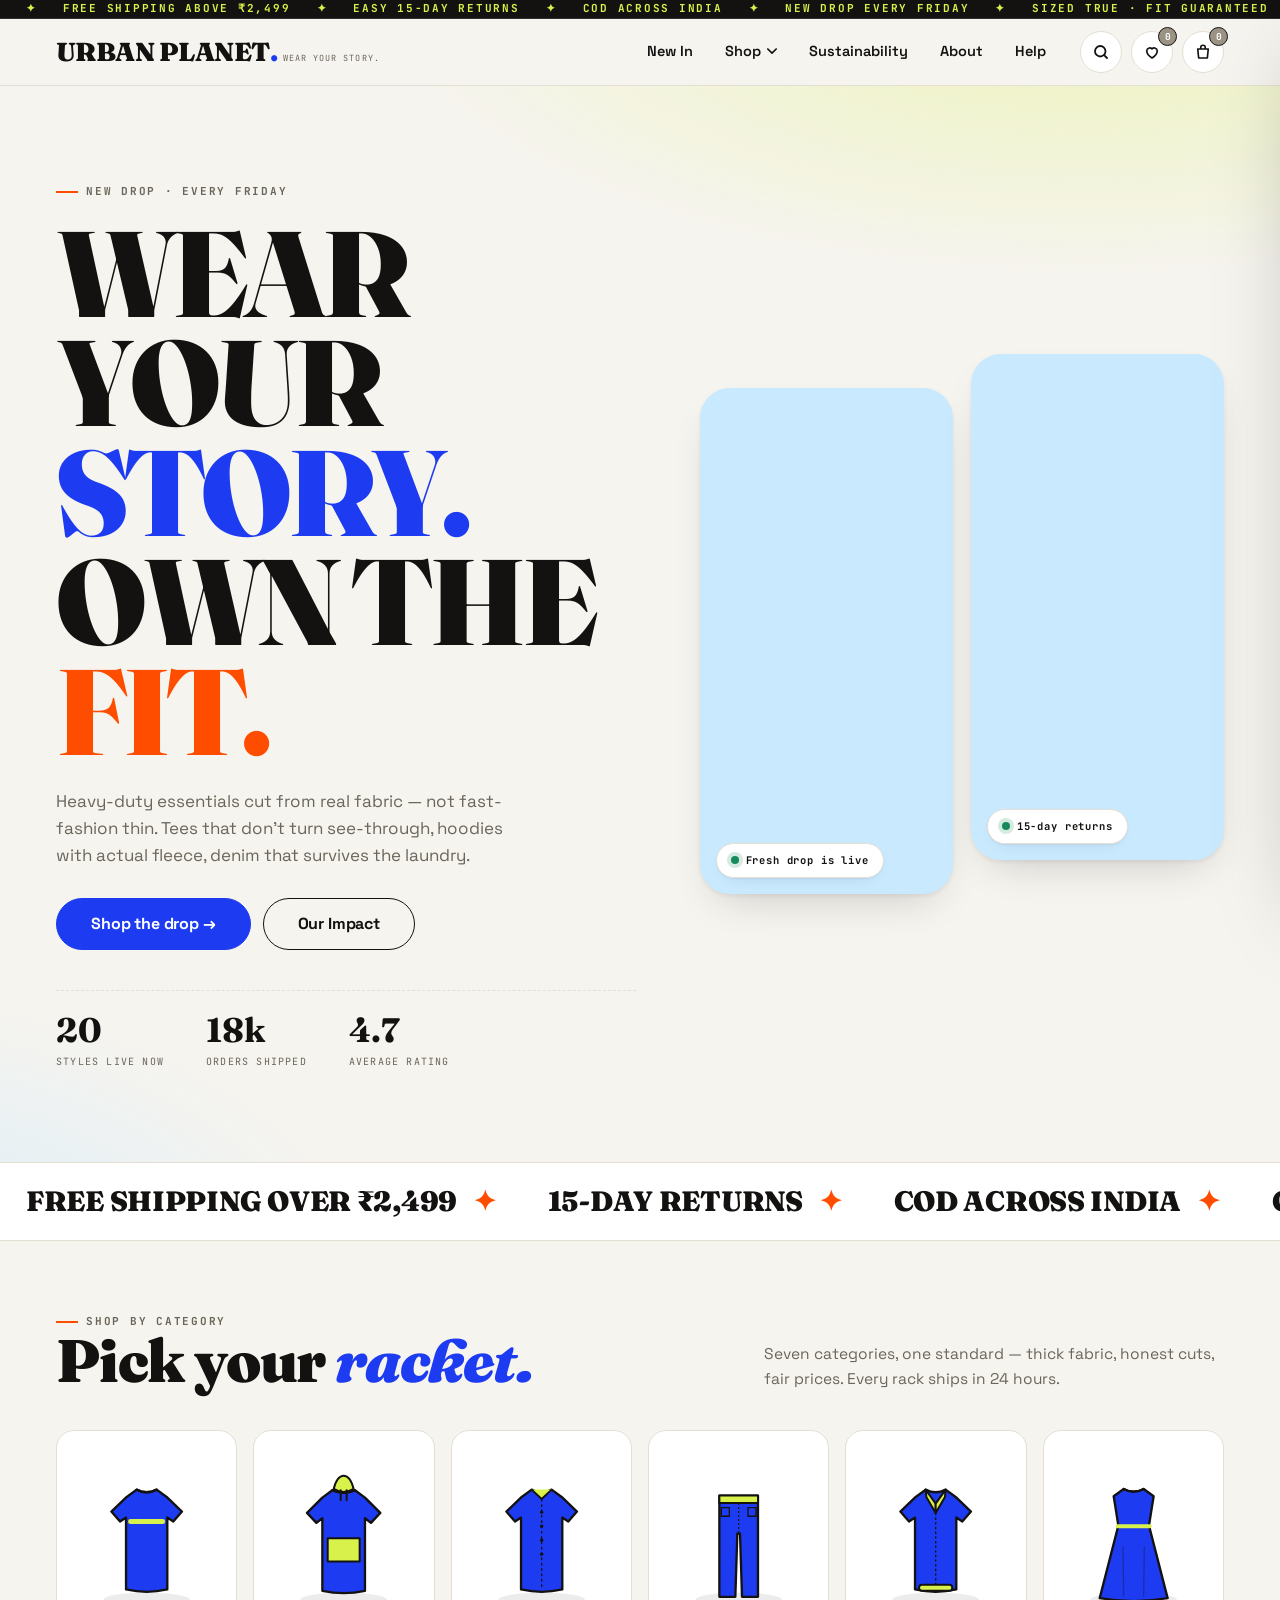
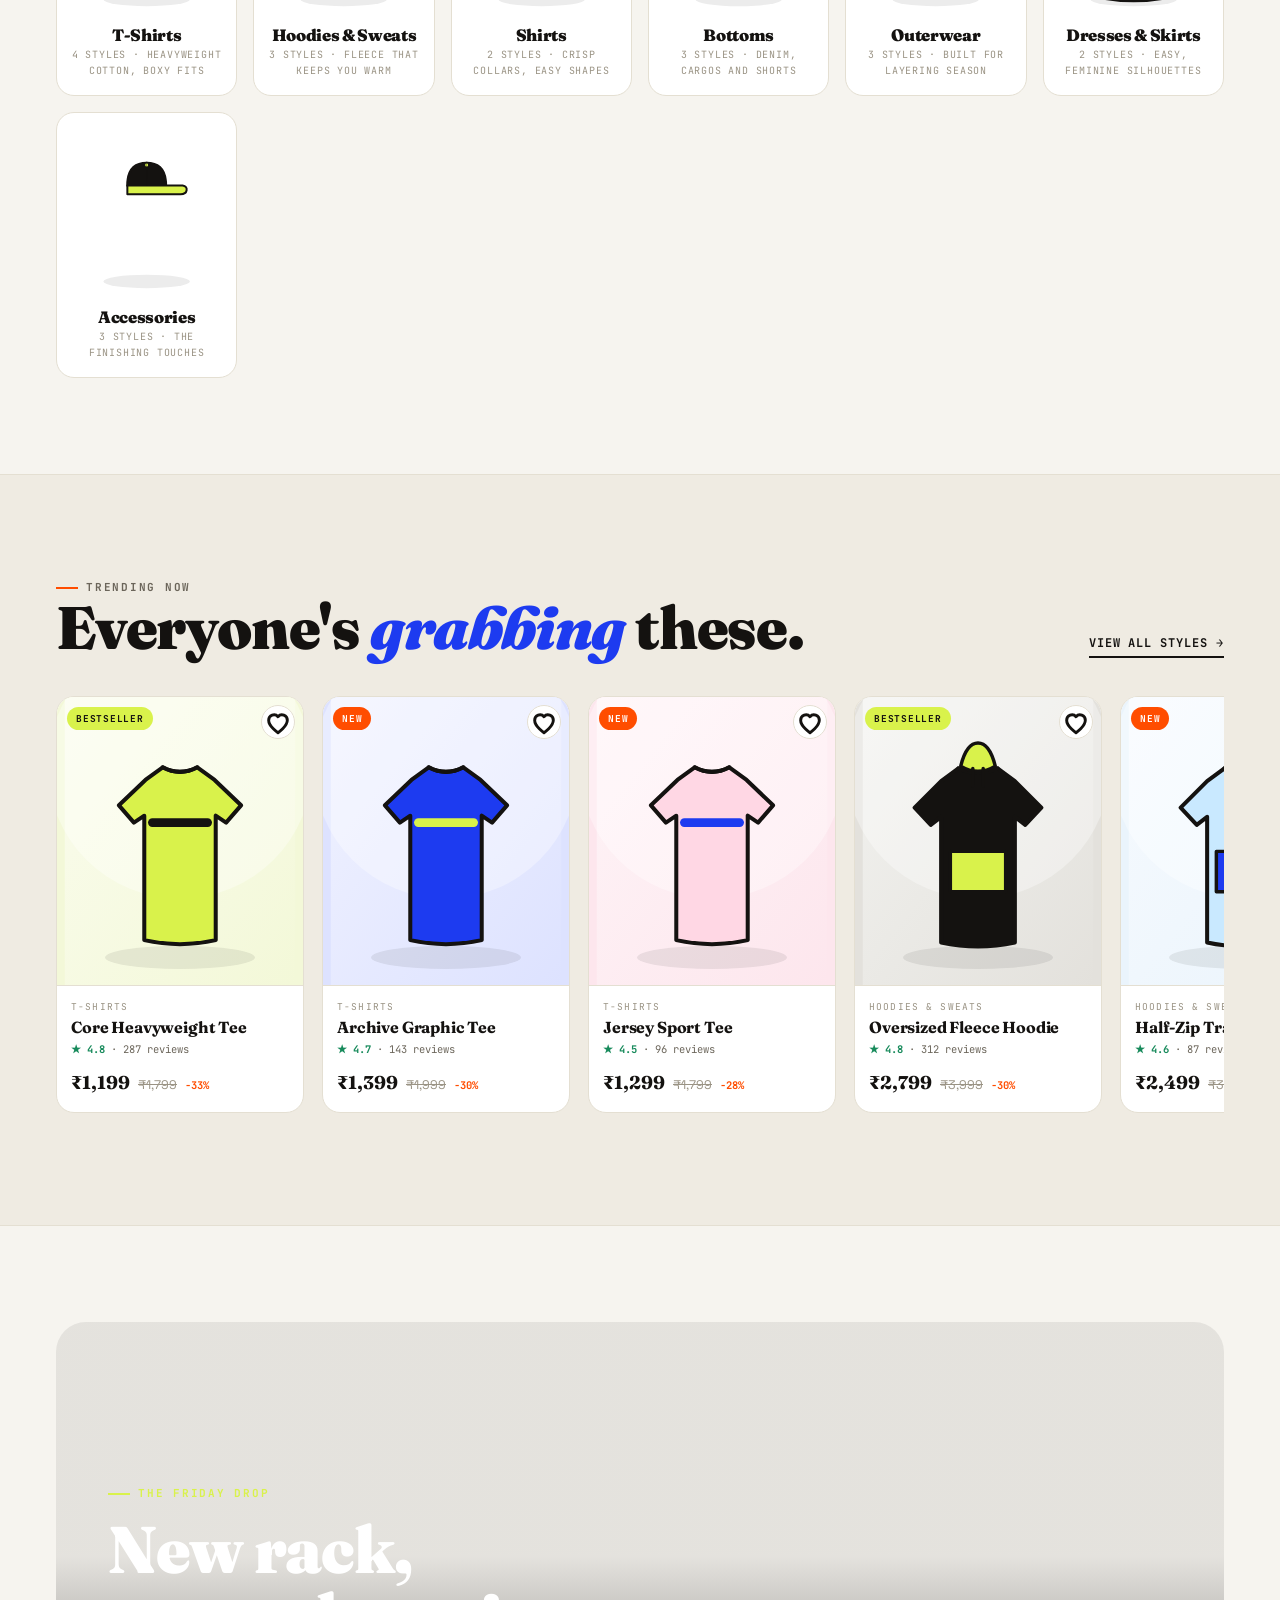
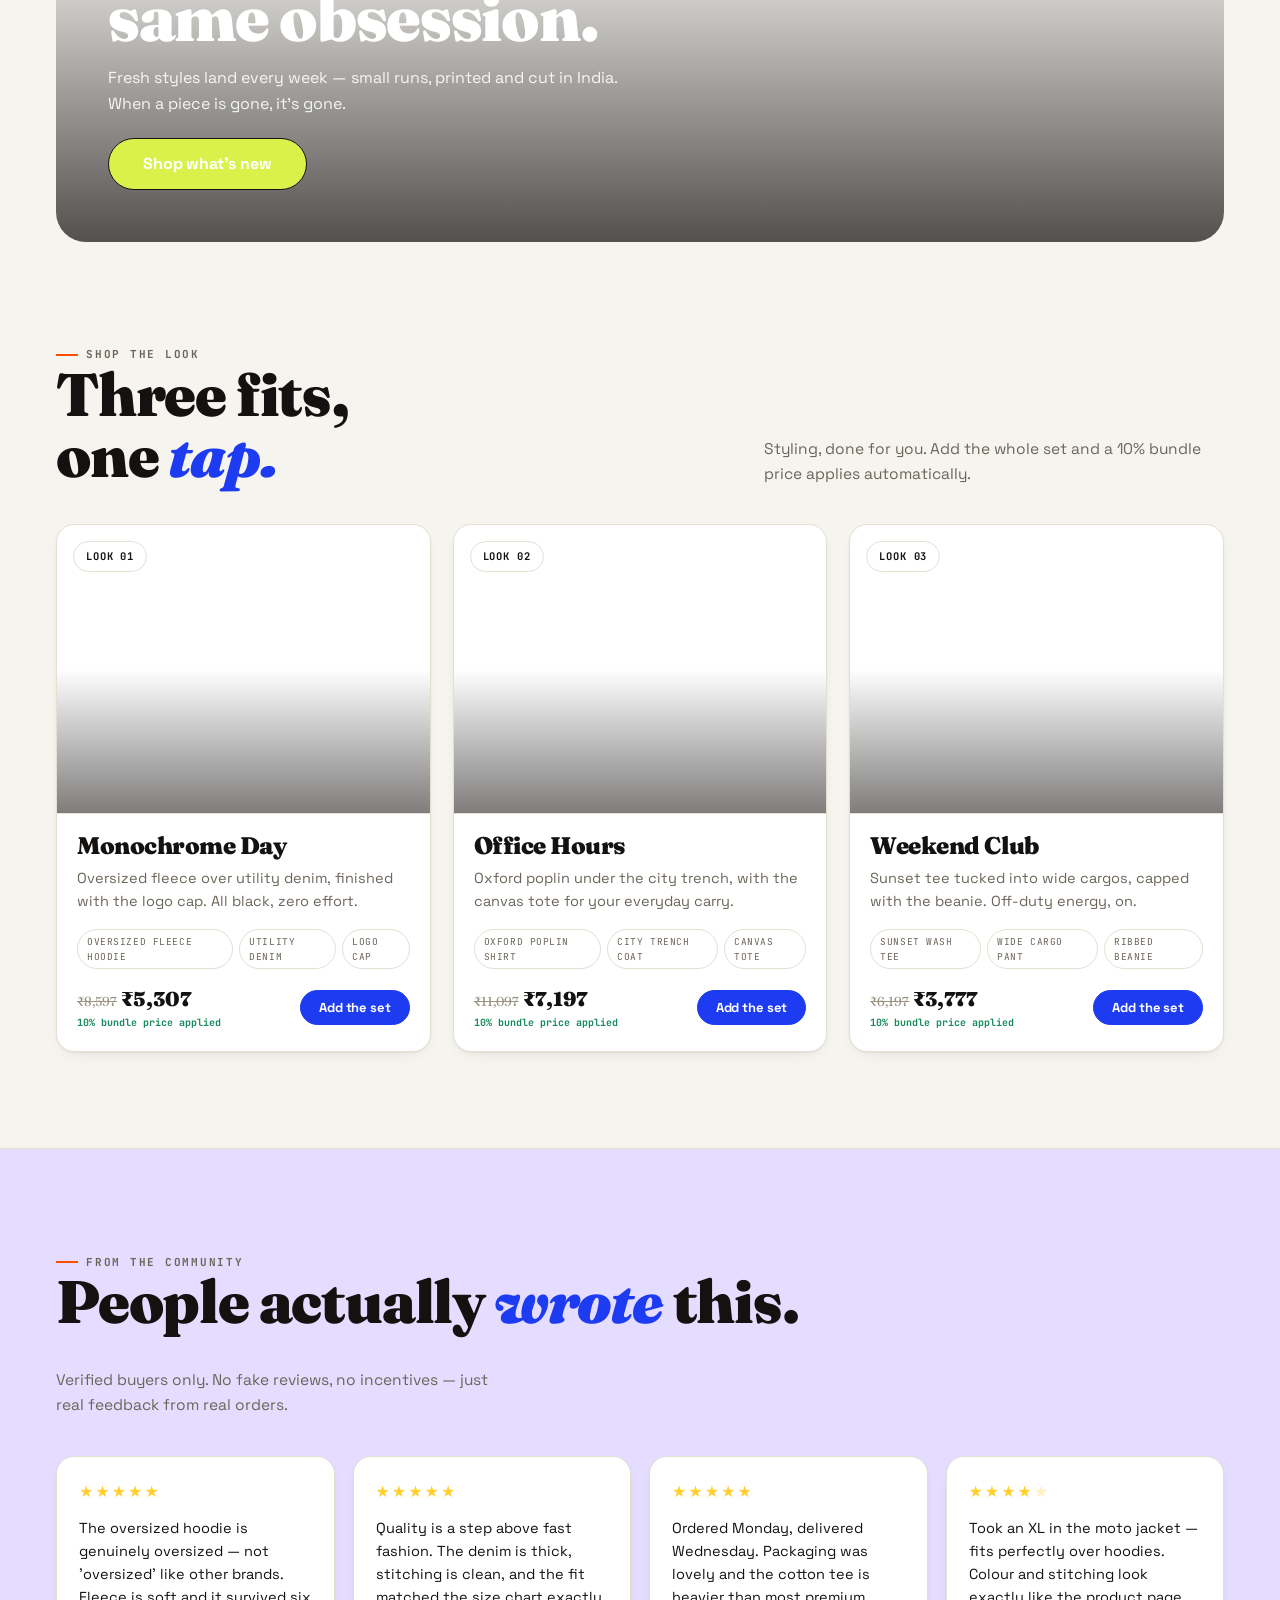
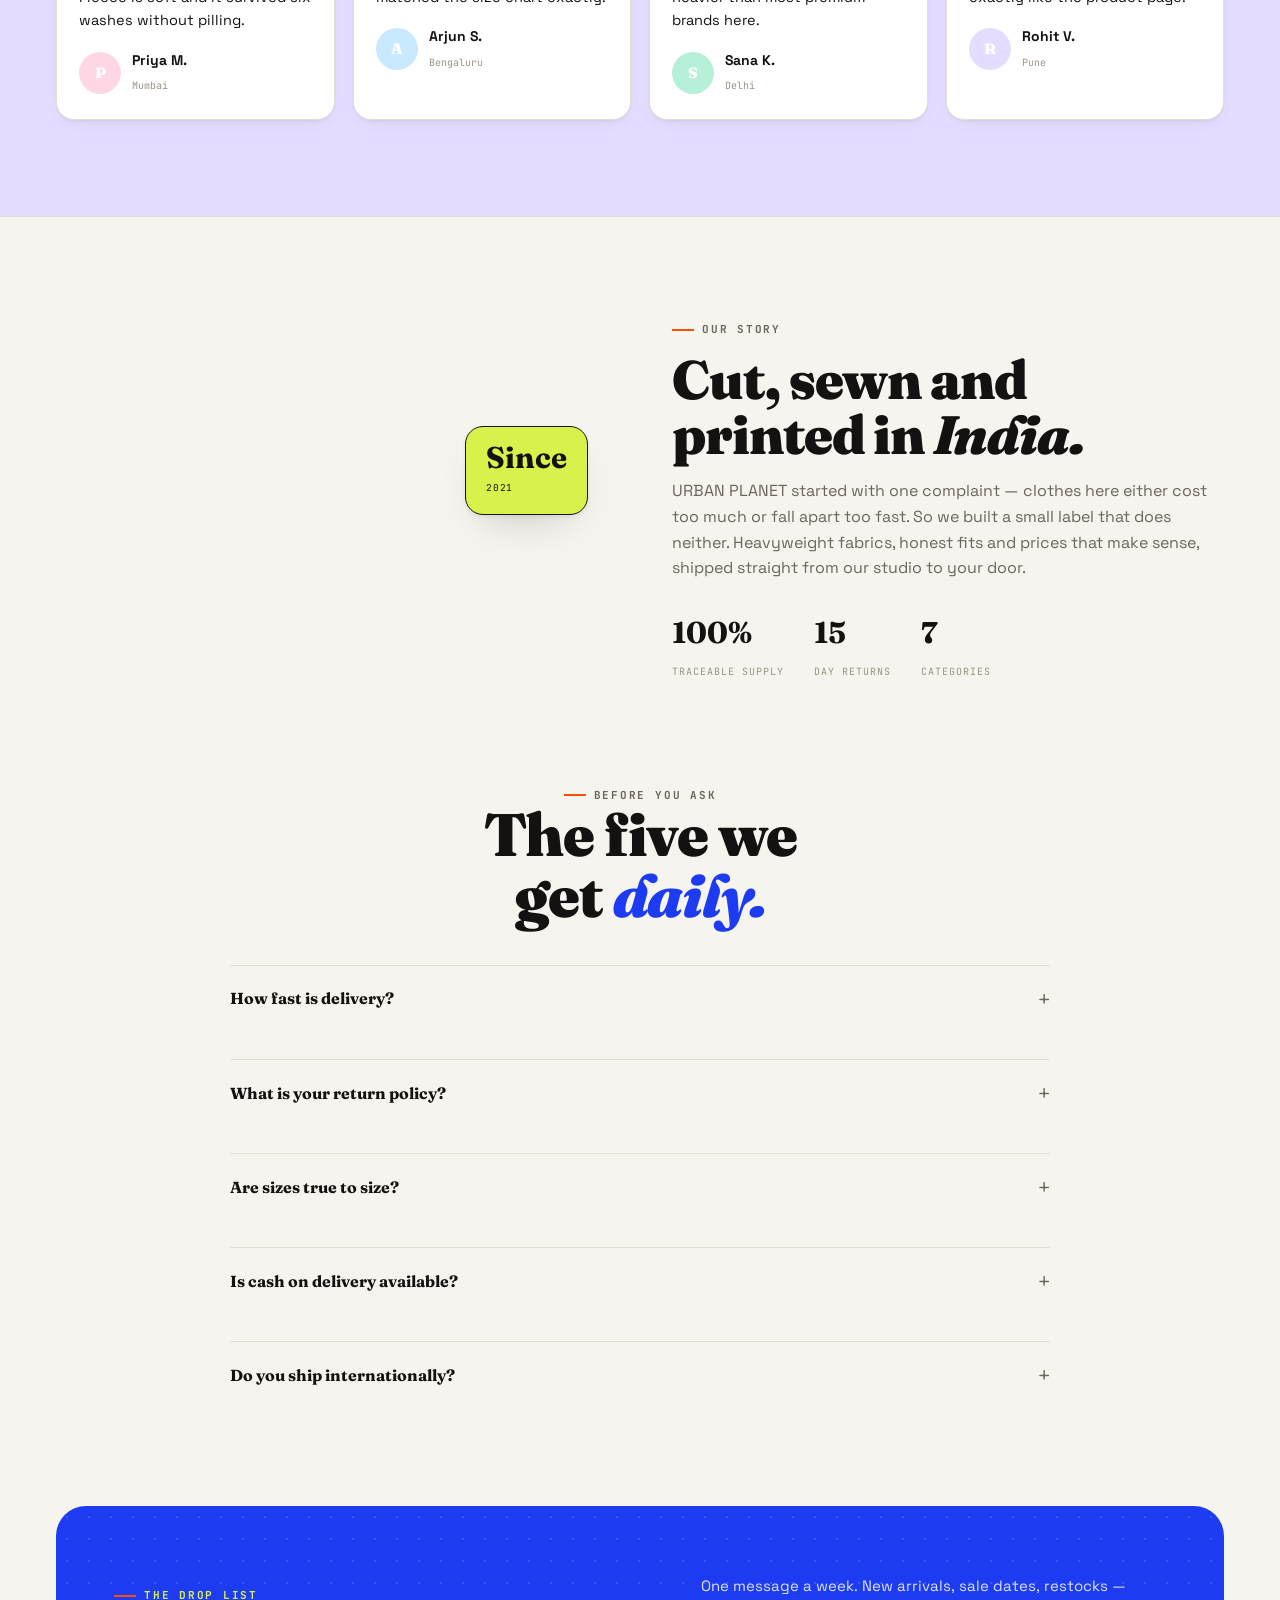
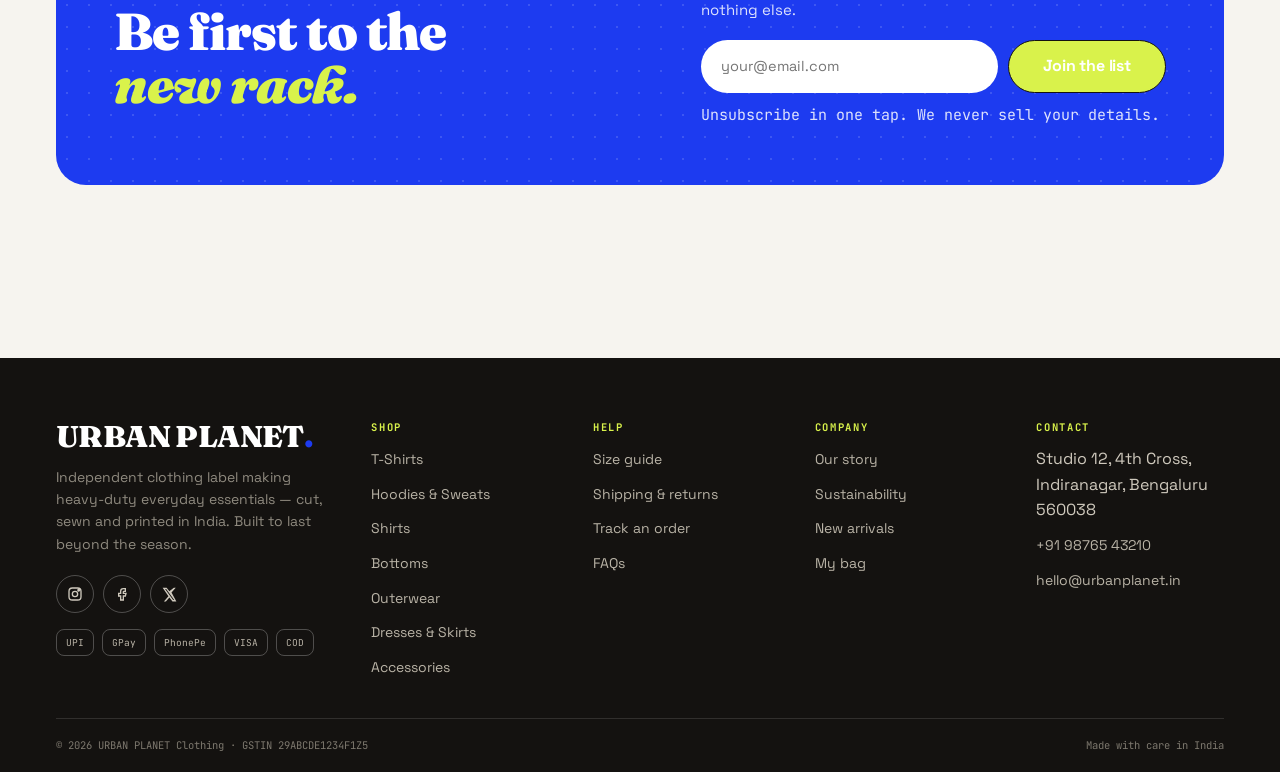
==== commit 812da4df: "major changes" ====
--- a/index.html
+++ b/index.html
@@ -3,8 +3,8 @@
 <head>
 <meta charset="UTF-8" />
 <meta name="viewport" content="width=device-width, initial-scale=1.0" />
-<title>MERAK — Wear your story | Modern Clothing Store</title>
-<meta name="description" content="MERAK is a modern clothing label making heavy-duty everyday essentials. T-shirts, hoodies, denim, outerwear and more — cut, sewn and printed in India." />
+<title>URBAN PLANET — Wear your story | Modern Clothing Store</title>
+<meta name="description" content="URBAN PLANET is a modern clothing label making heavy-duty everyday essentials. T-shirts, hoodies, denim, outerwear and more — cut, sewn and printed in India." />
 <link rel="preconnect" href="https://fonts.googleapis.com">
 <link rel="preconnect" href="https://fonts.gstatic.com" crossorigin>
 <link href="https://fonts.googleapis.com/css2?family=Fraunces:opsz,wght@9..144,400;9..144,600;9..144,700;9..144,900&family=Space+Grotesk:wght@400;500;600;700&family=JetBrains+Mono:wght@400;700&display=swap" rel="stylesheet">
@@ -24,7 +24,7 @@
         <p class="hero__sub">Heavy-duty essentials cut from real fabric — not fast-fashion thin. Tees that don't turn see-through, hoodies with actual fleece, denim that survives the laundry.</p>
         <div class="hero__cta">
           <a class="btn btn--accent btn--lg" href="shop.html">Shop the drop →</a>
-          <a class="btn btn--ghost btn--lg" href="lookbook.html">See the lookbook</a>
+          <a class="btn btn--ghost btn--lg" href="sustainability.html">Our Impact</a>
         </div>
         <div class="hero__meta">
           <div><b data-stat="products">0</b><span>Styles live now</span></div>
@@ -125,7 +125,7 @@
       <div class="rv">
         <span class="eyebrow">Our story</span>
         <h2 style="font-size:clamp(34px,5vw,54px);margin-top:14px">Cut, sewn and<br>printed in <em>India.</em></h2>
-        <p style="color:var(--ink-2);font-size:16px;margin-top:16px">MERAK started with one complaint — clothes here either cost too much or fall apart too fast. So we built a small label that does neither. Heavyweight fabrics, honest fits and prices that make sense, shipped straight from our studio to your door.</p>
+        <p style="color:var(--ink-2);font-size:16px;margin-top:16px">URBAN PLANET started with one complaint — clothes here either cost too much or fall apart too fast. So we built a small label that does neither. Heavyweight fabrics, honest fits and prices that make sense, shipped straight from our studio to your door.</p>
         <div class="story__stats">
           <div><b>100%</b><span>Traceable supply</span></div>
           <div><b>15</b><span>Day returns</span></div>
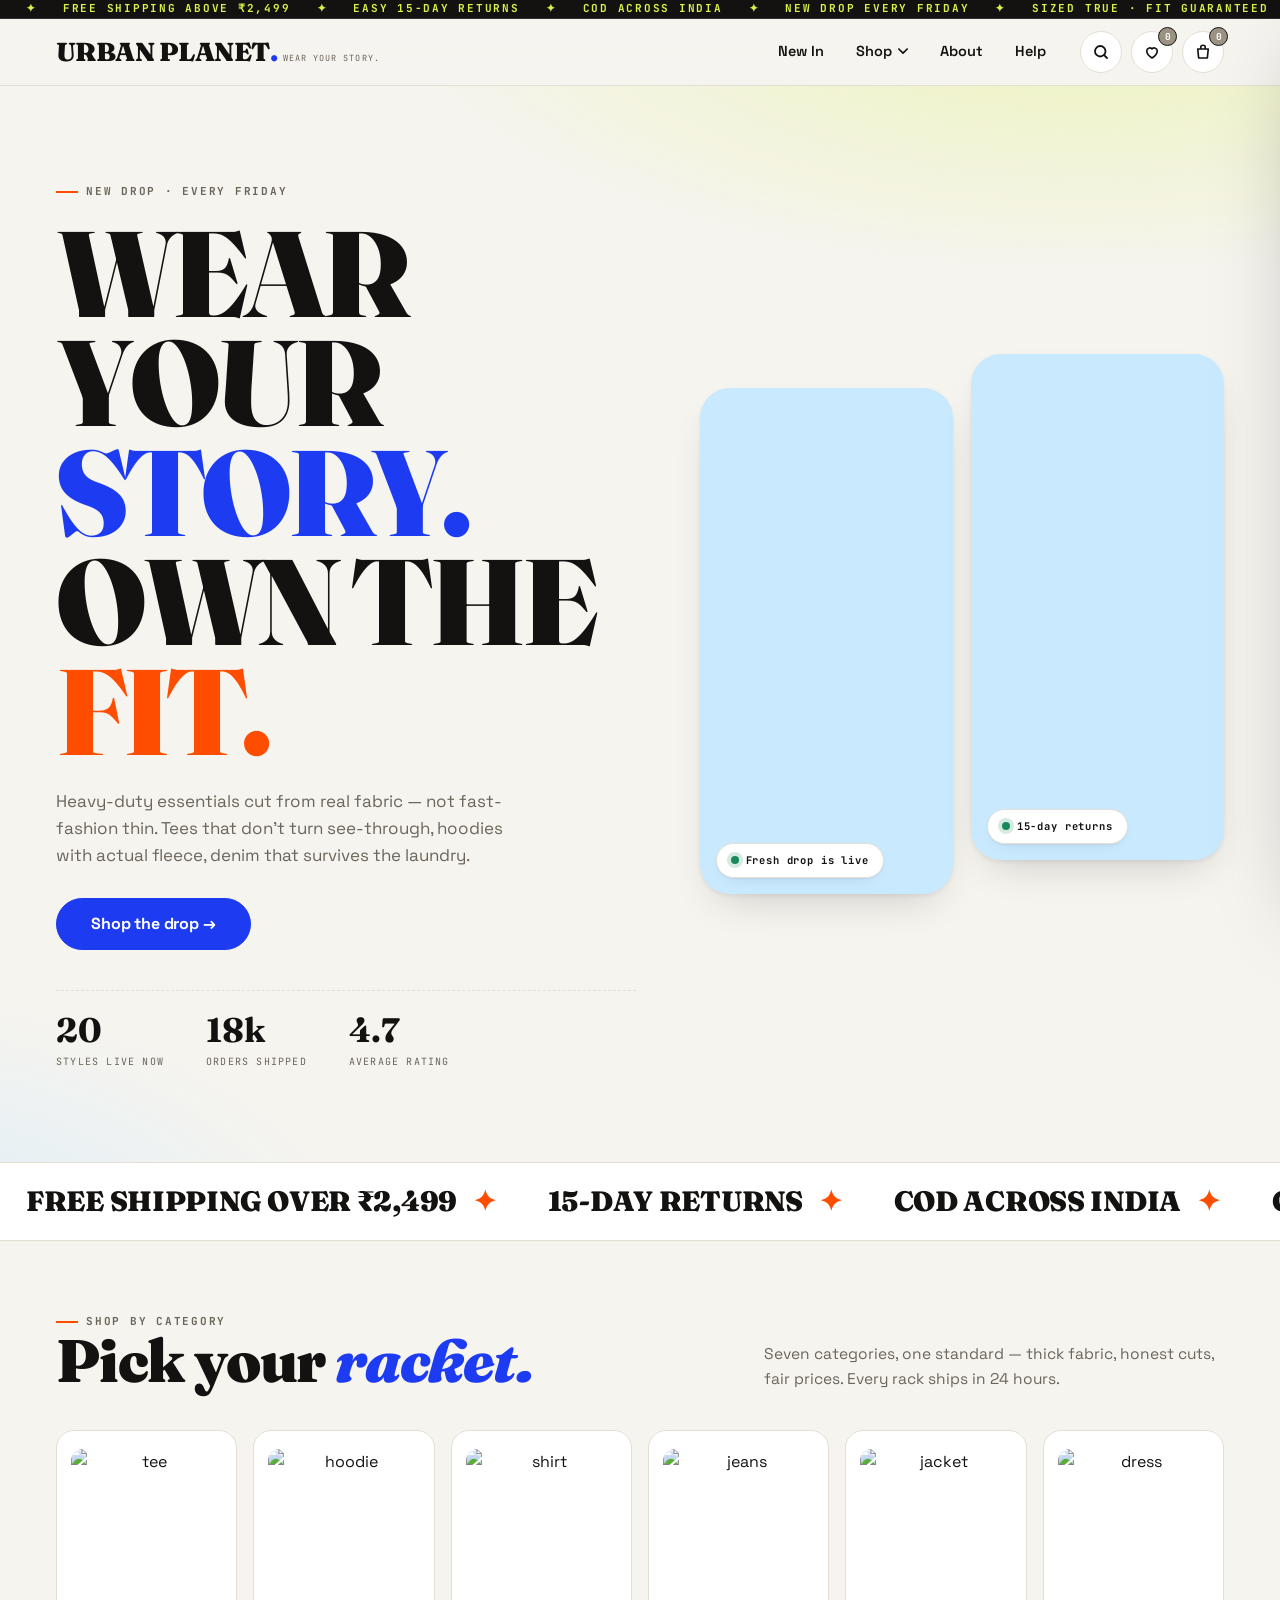
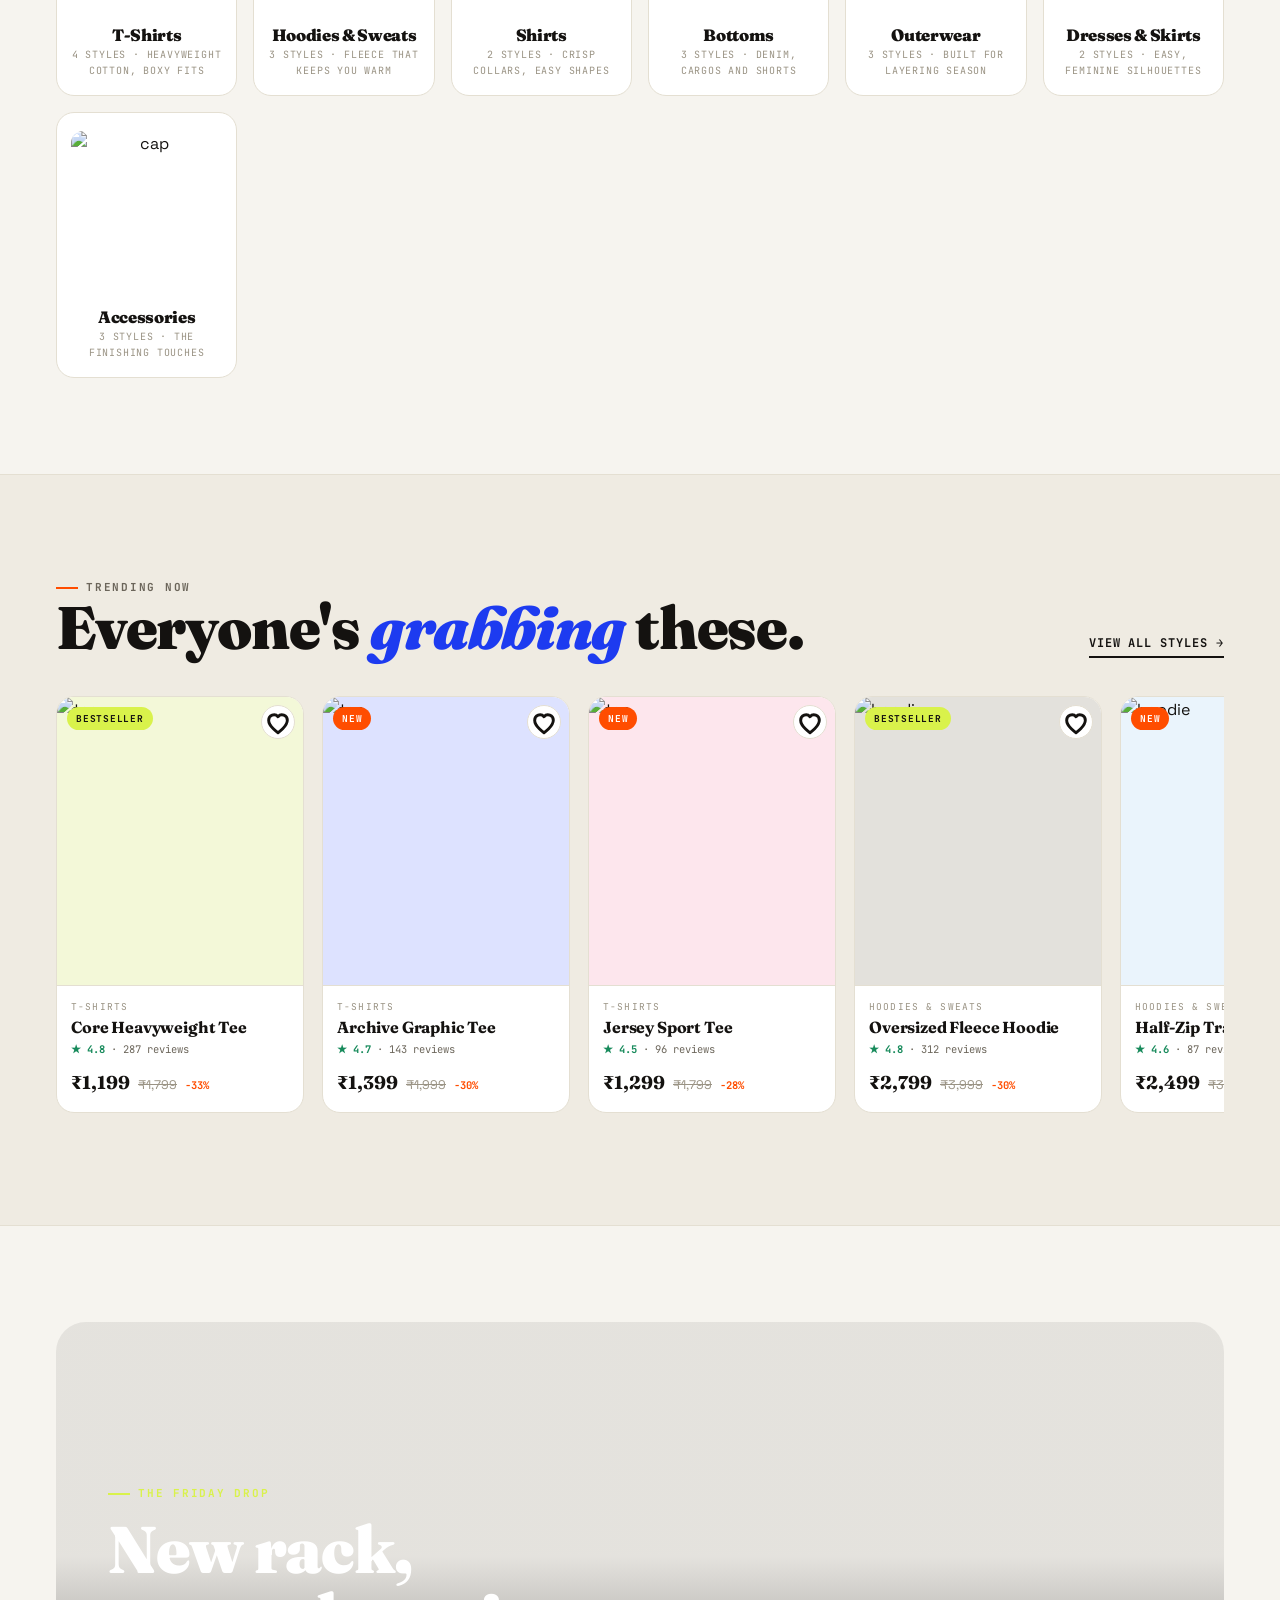
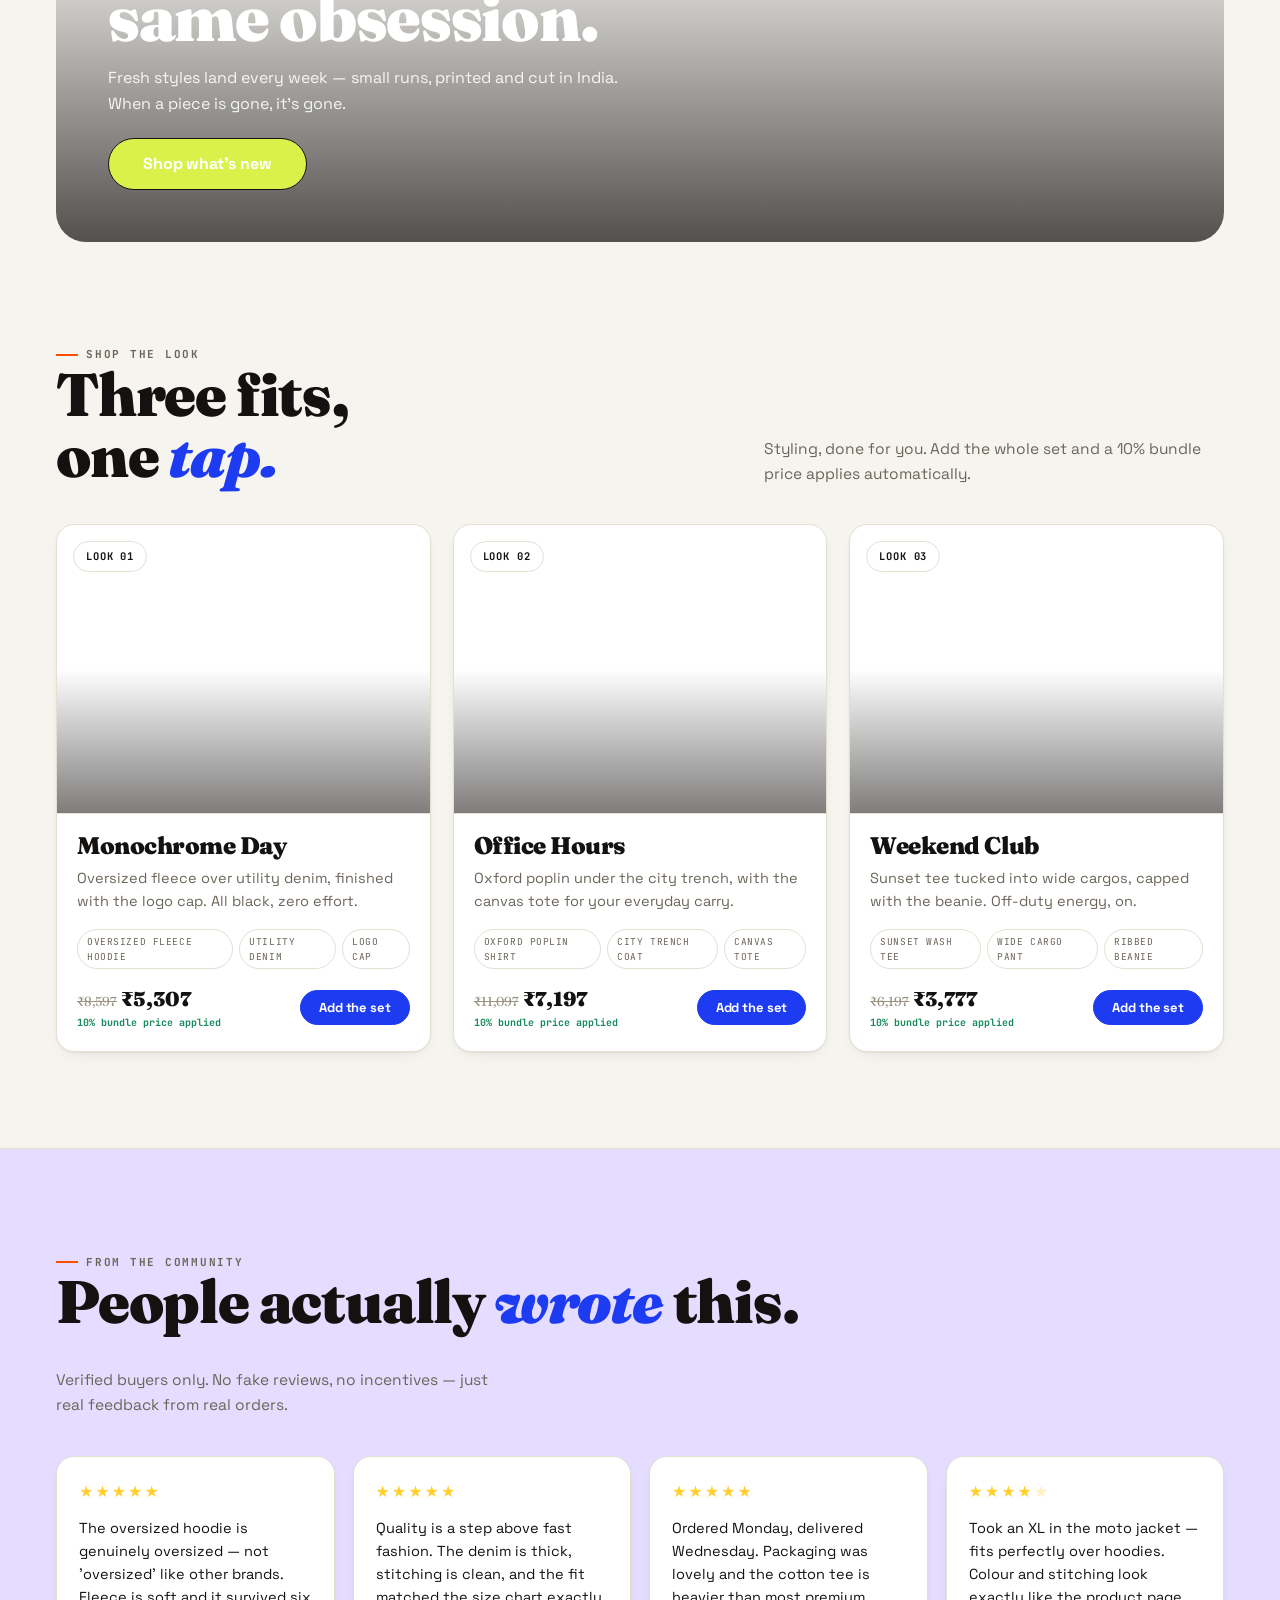
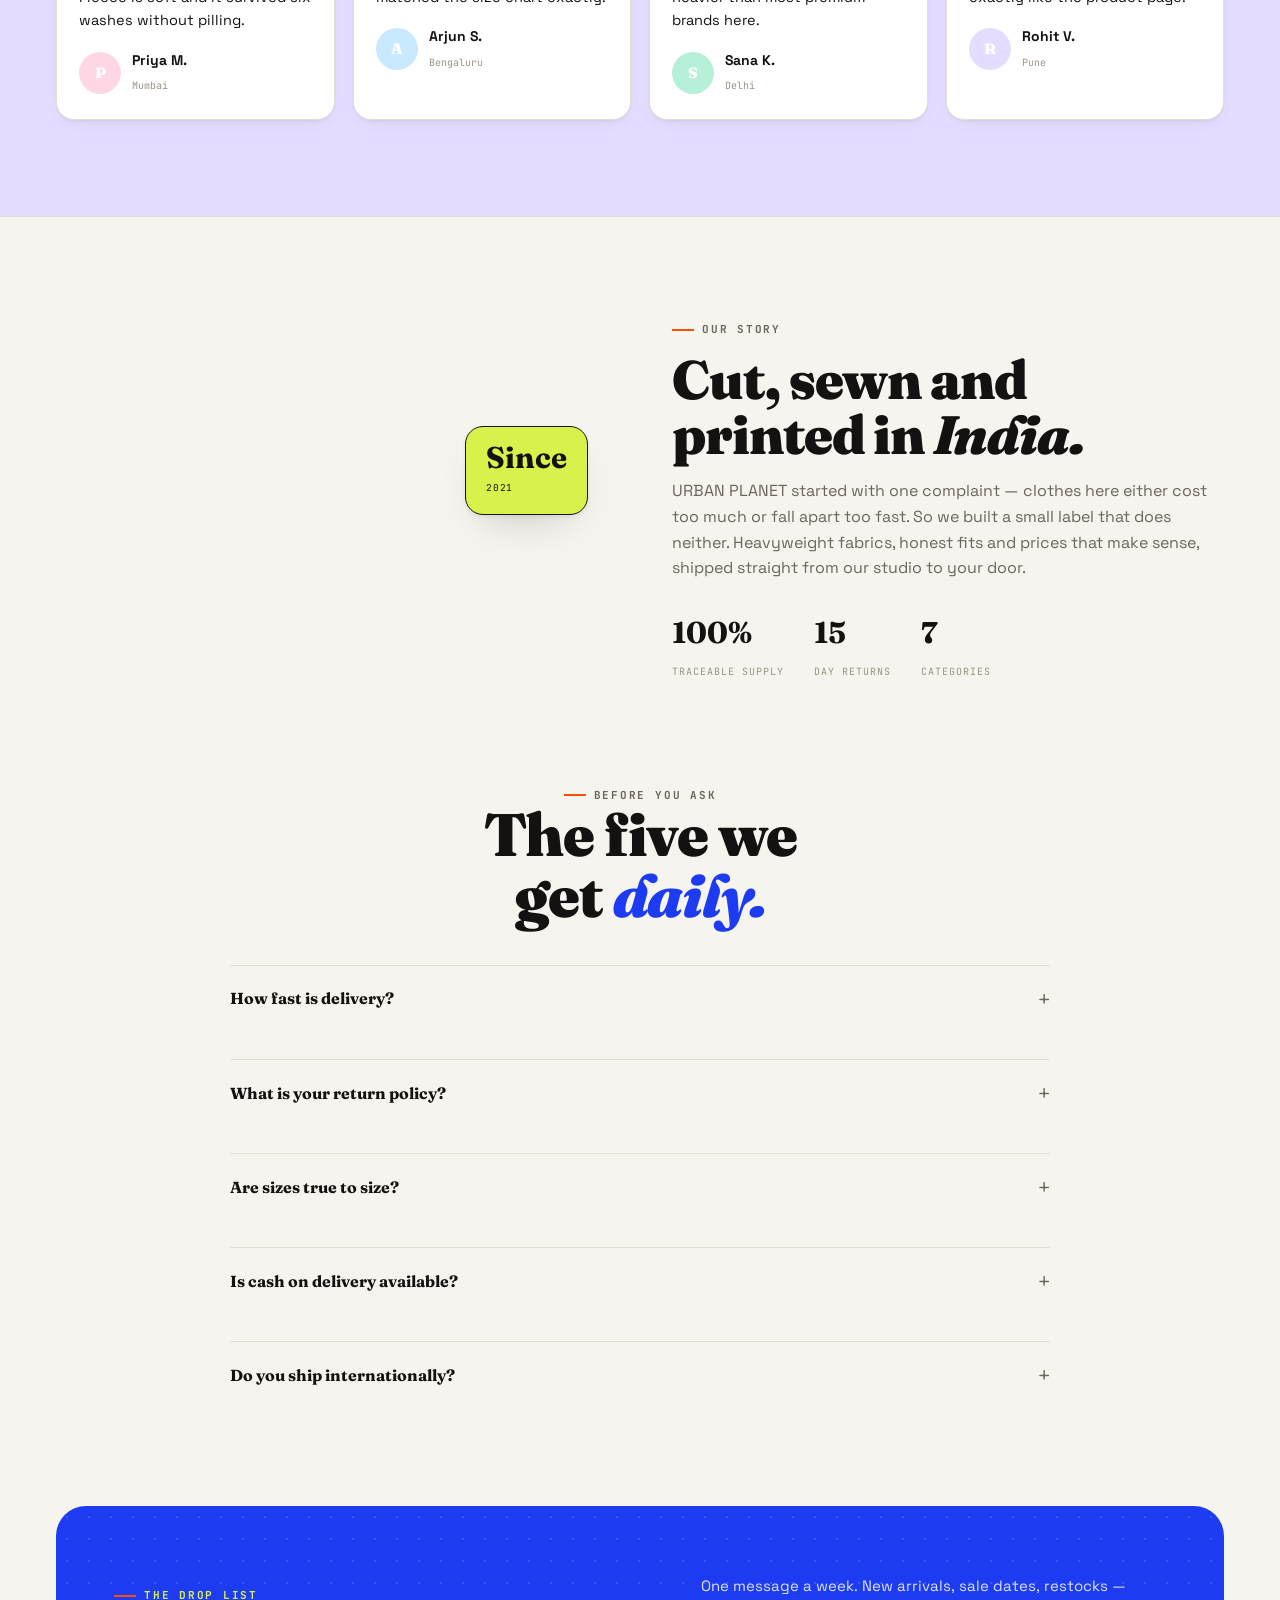
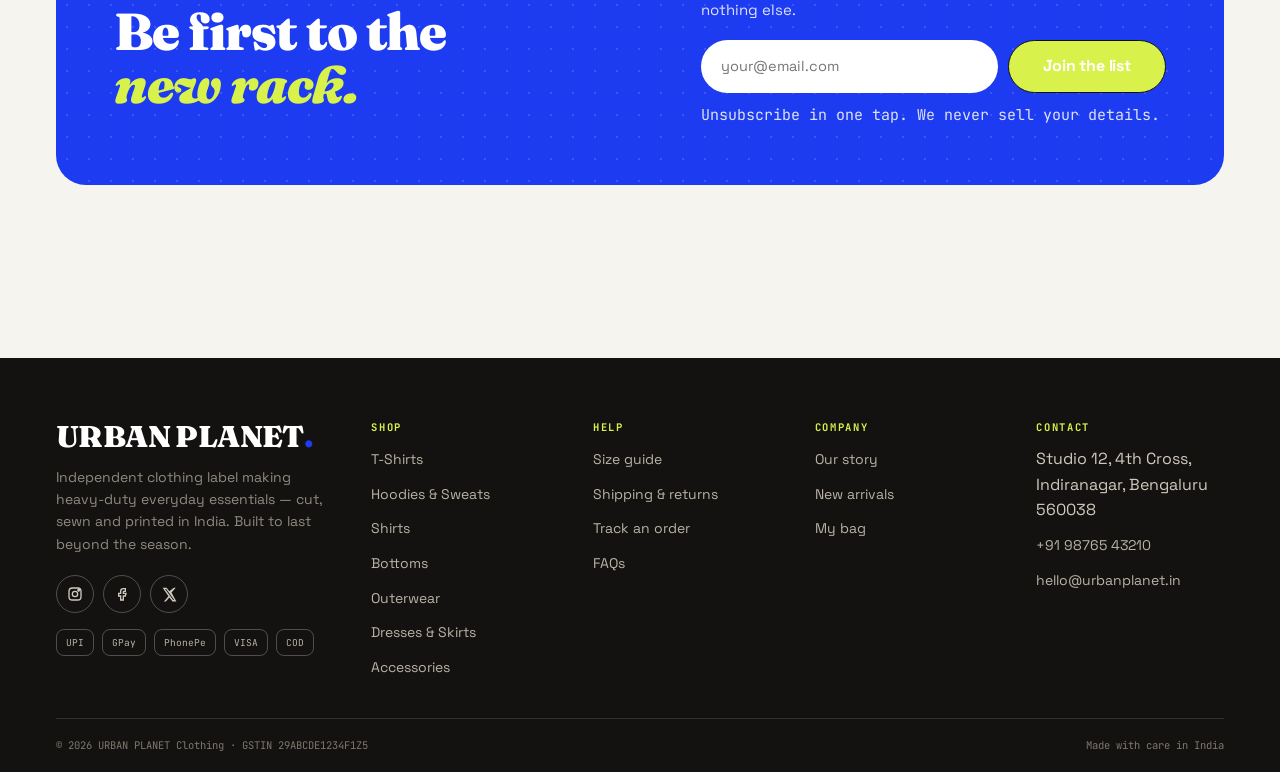
==== commit b8c504f8: "product images add" ====
--- a/index.html
+++ b/index.html
@@ -24,7 +24,7 @@
         <p class="hero__sub">Heavy-duty essentials cut from real fabric — not fast-fashion thin. Tees that don't turn see-through, hoodies with actual fleece, denim that survives the laundry.</p>
         <div class="hero__cta">
           <a class="btn btn--accent btn--lg" href="shop.html">Shop the drop →</a>
-          <a class="btn btn--ghost btn--lg" href="sustainability.html">Our Impact</a>
+
         </div>
         <div class="hero__meta">
           <div><b data-stat="products">0</b><span>Styles live now</span></div>
--- a/css/styles.css
+++ b/css/styles.css
@@ -171,6 +171,14 @@
   box-shadow:var(--shadow-lg);padding:22px;
   opacity:0;pointer-events:none;visibility:hidden;
   transition:opacity .2s var(--ease),transform .2s var(--ease),visibility .2s;
+}
+.mega::before {
+  content: "";
+  position: absolute;
+  top: -15px;
+  left: 0;
+  width: 100%;
+  height: 15px;
 }
 .nav__item:hover .mega,.nav__item:focus-within .mega{opacity:1;pointer-events:auto;visibility:visible;transform:translateX(-50%) translateY(0)}
 .mega__grid{display:grid;grid-template-columns:1.2fr 1fr;gap:22px}
